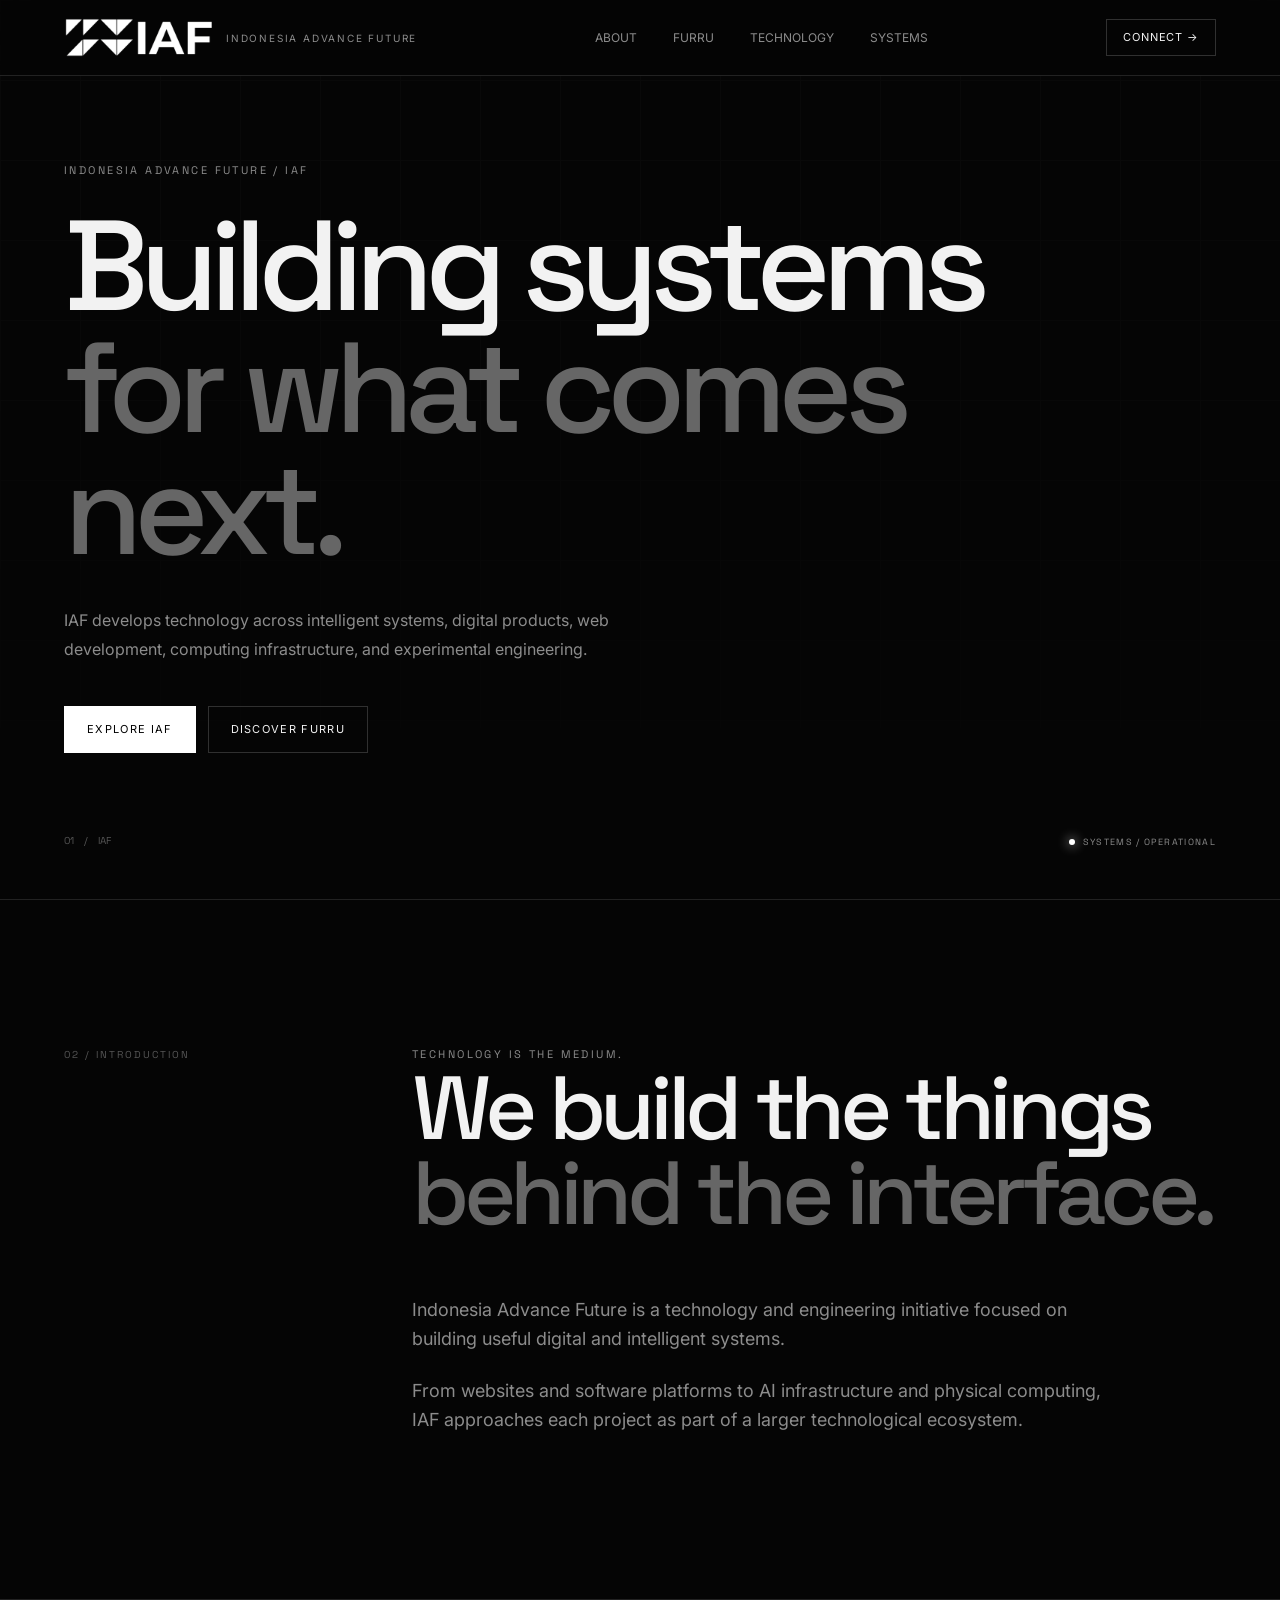
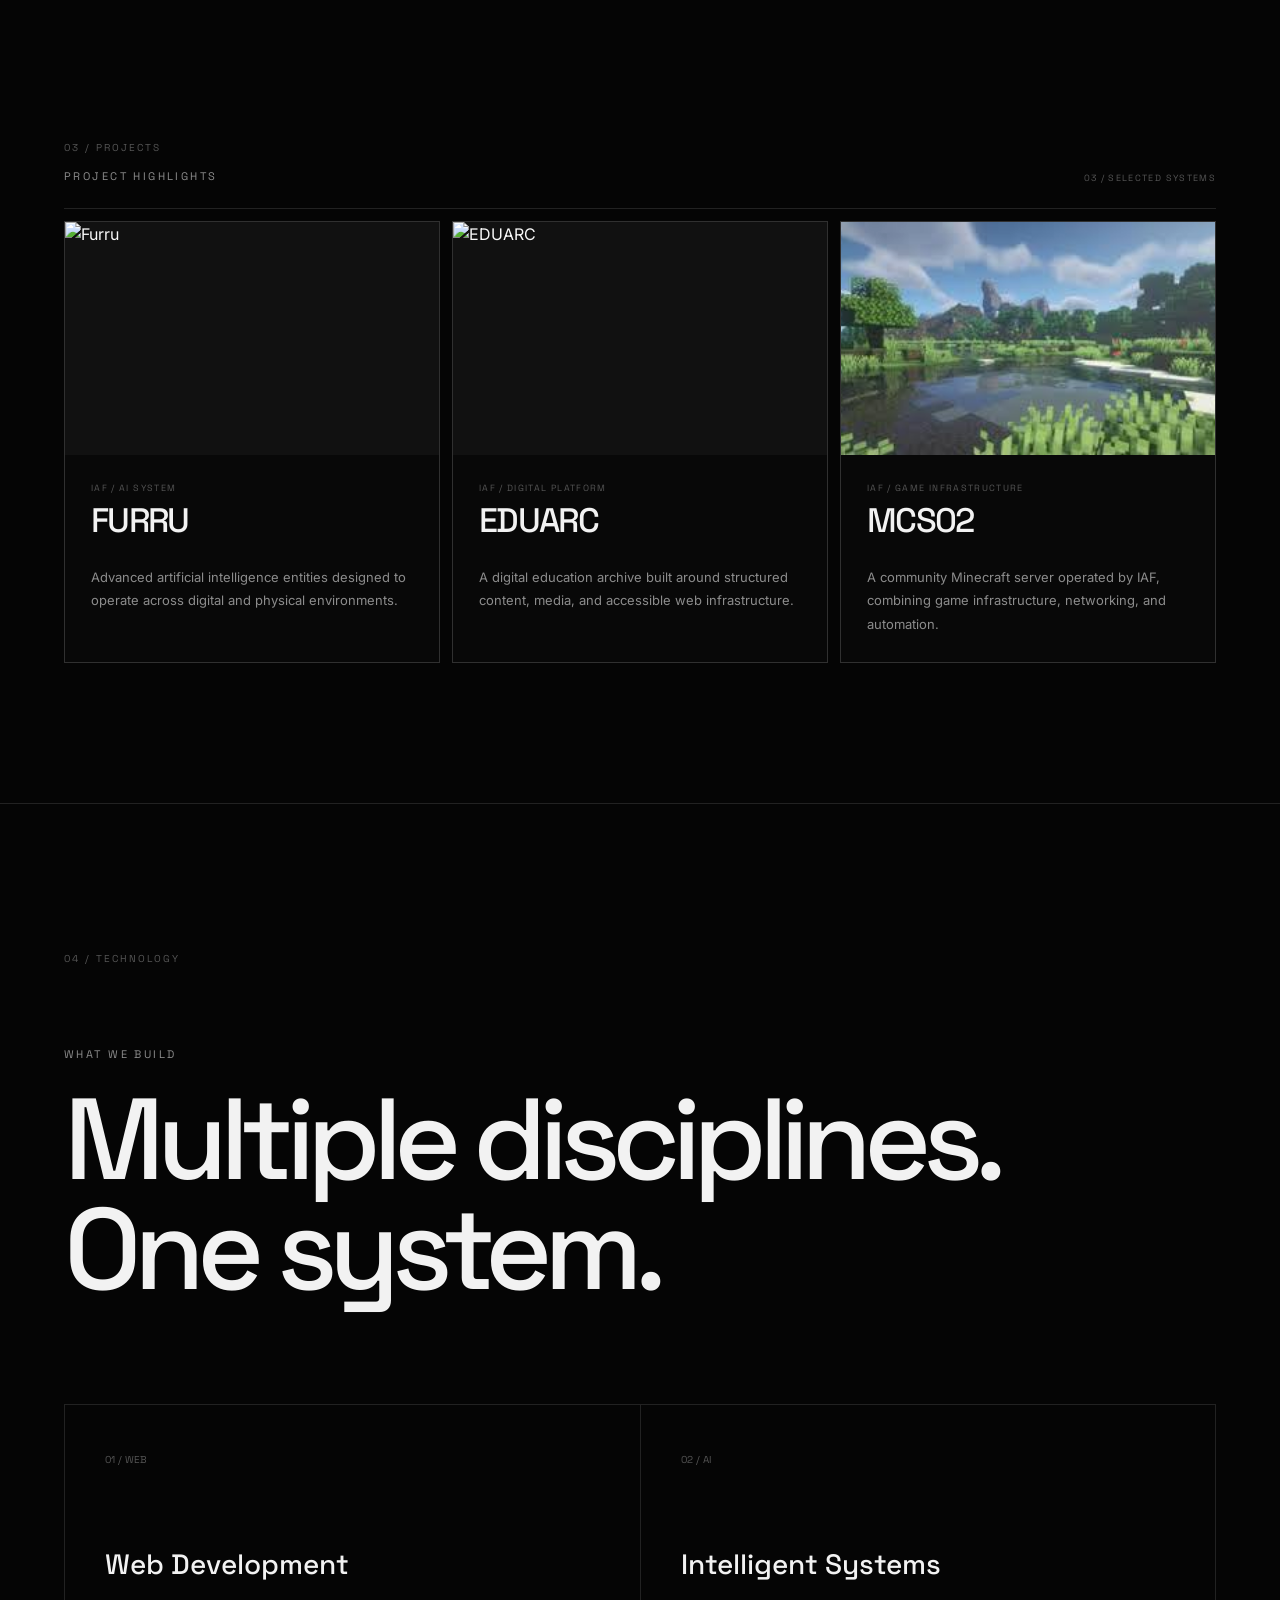
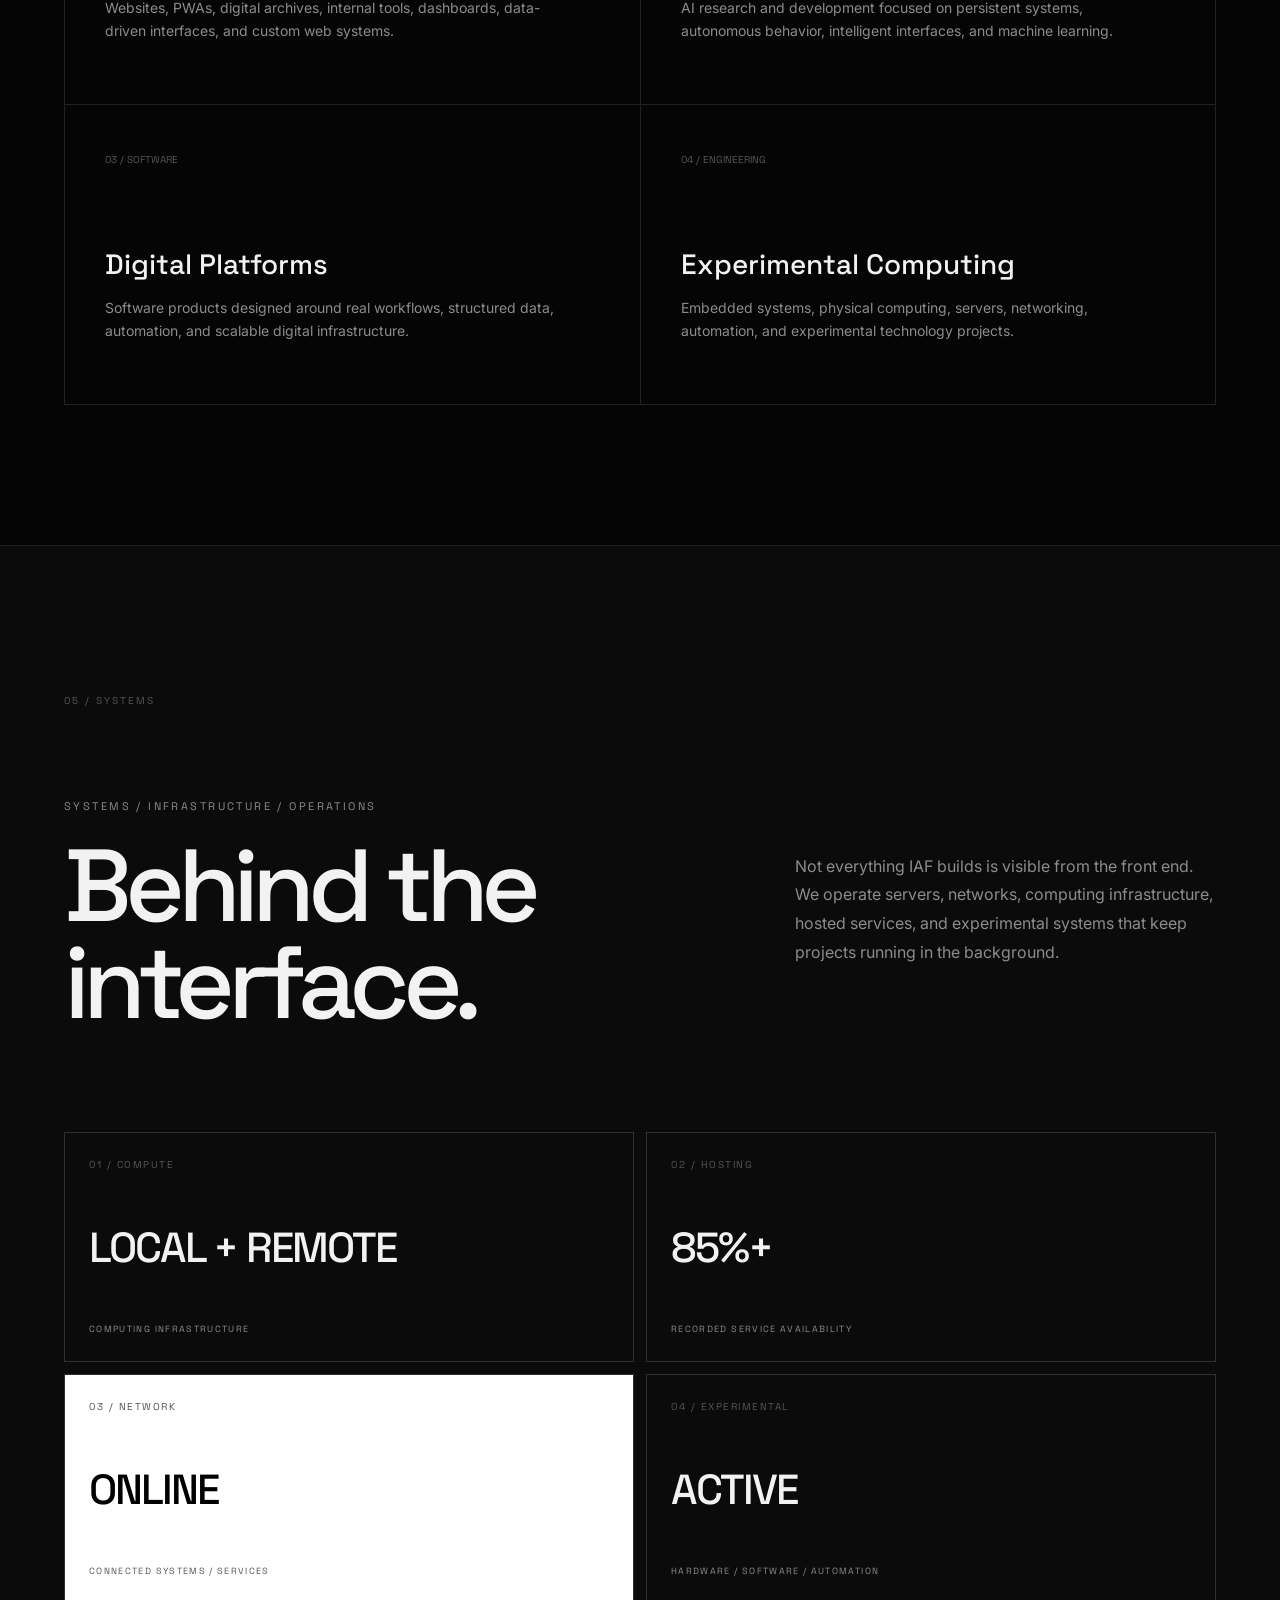
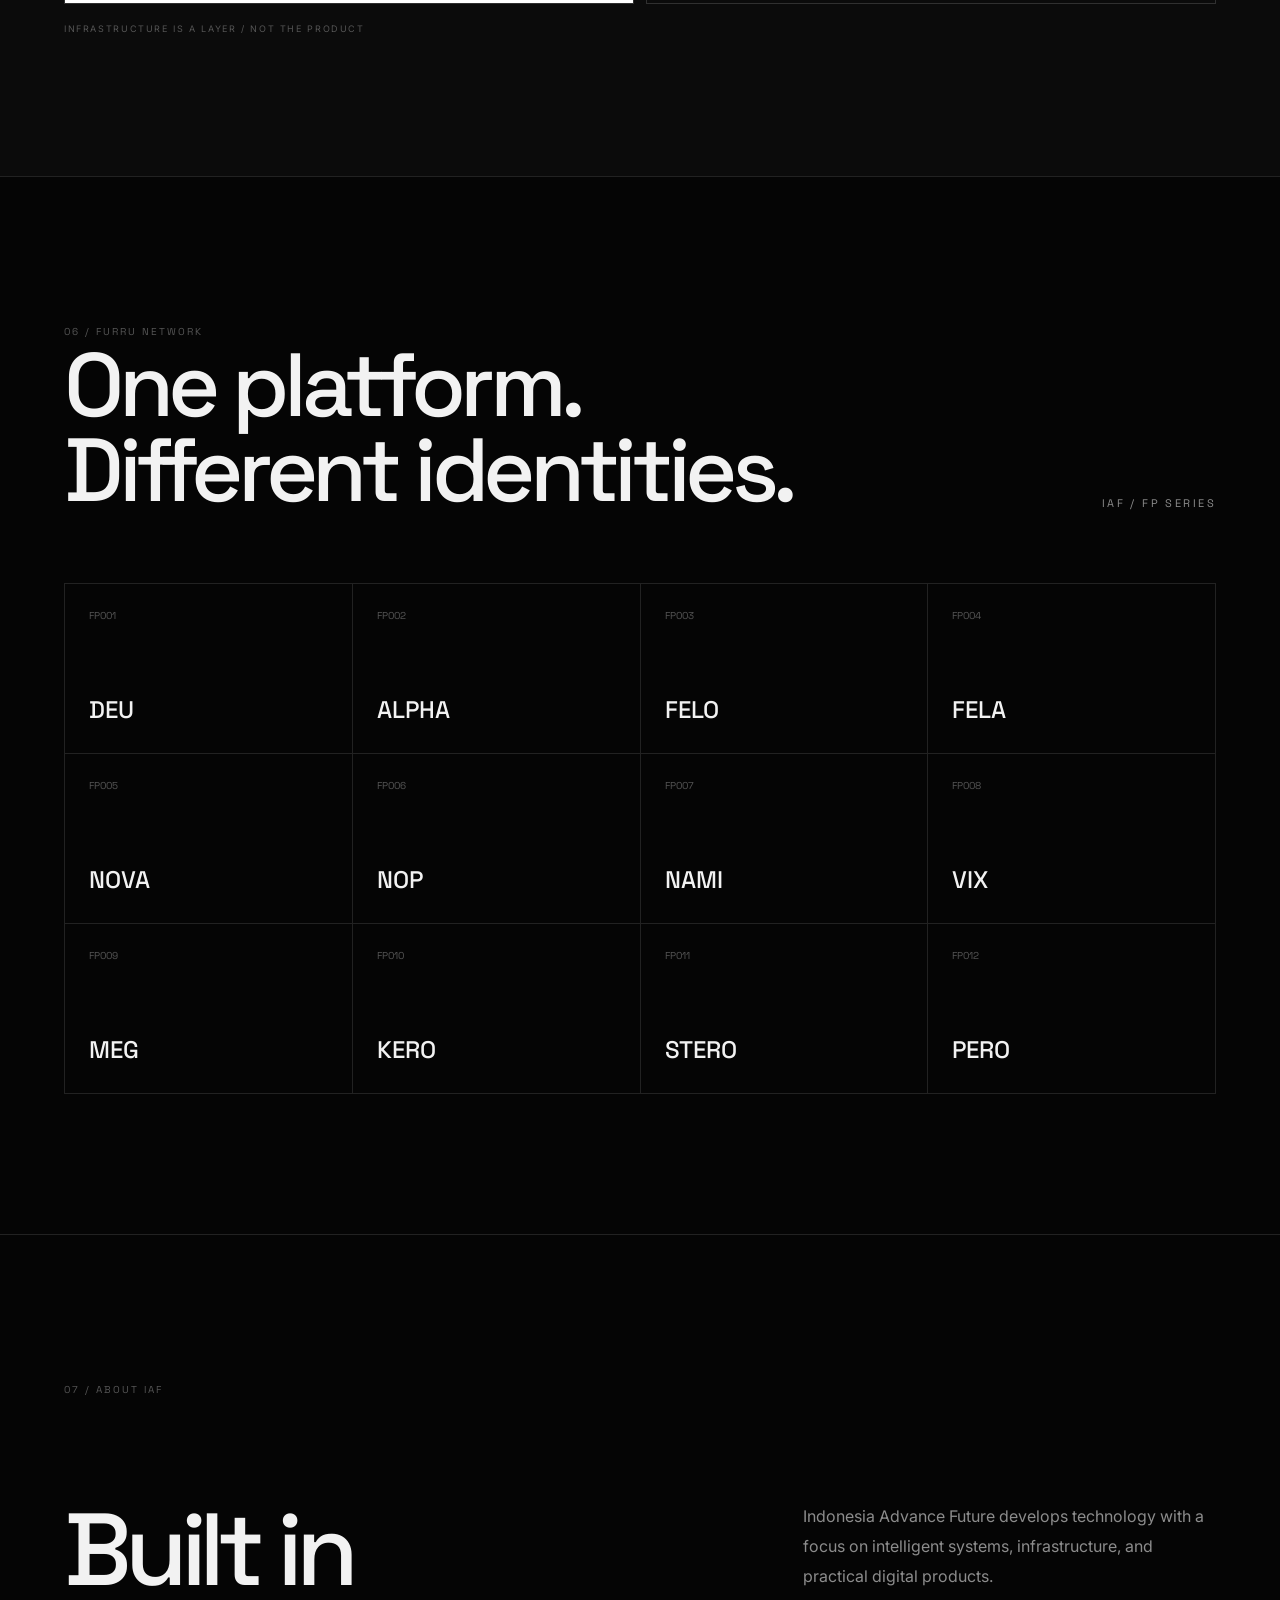
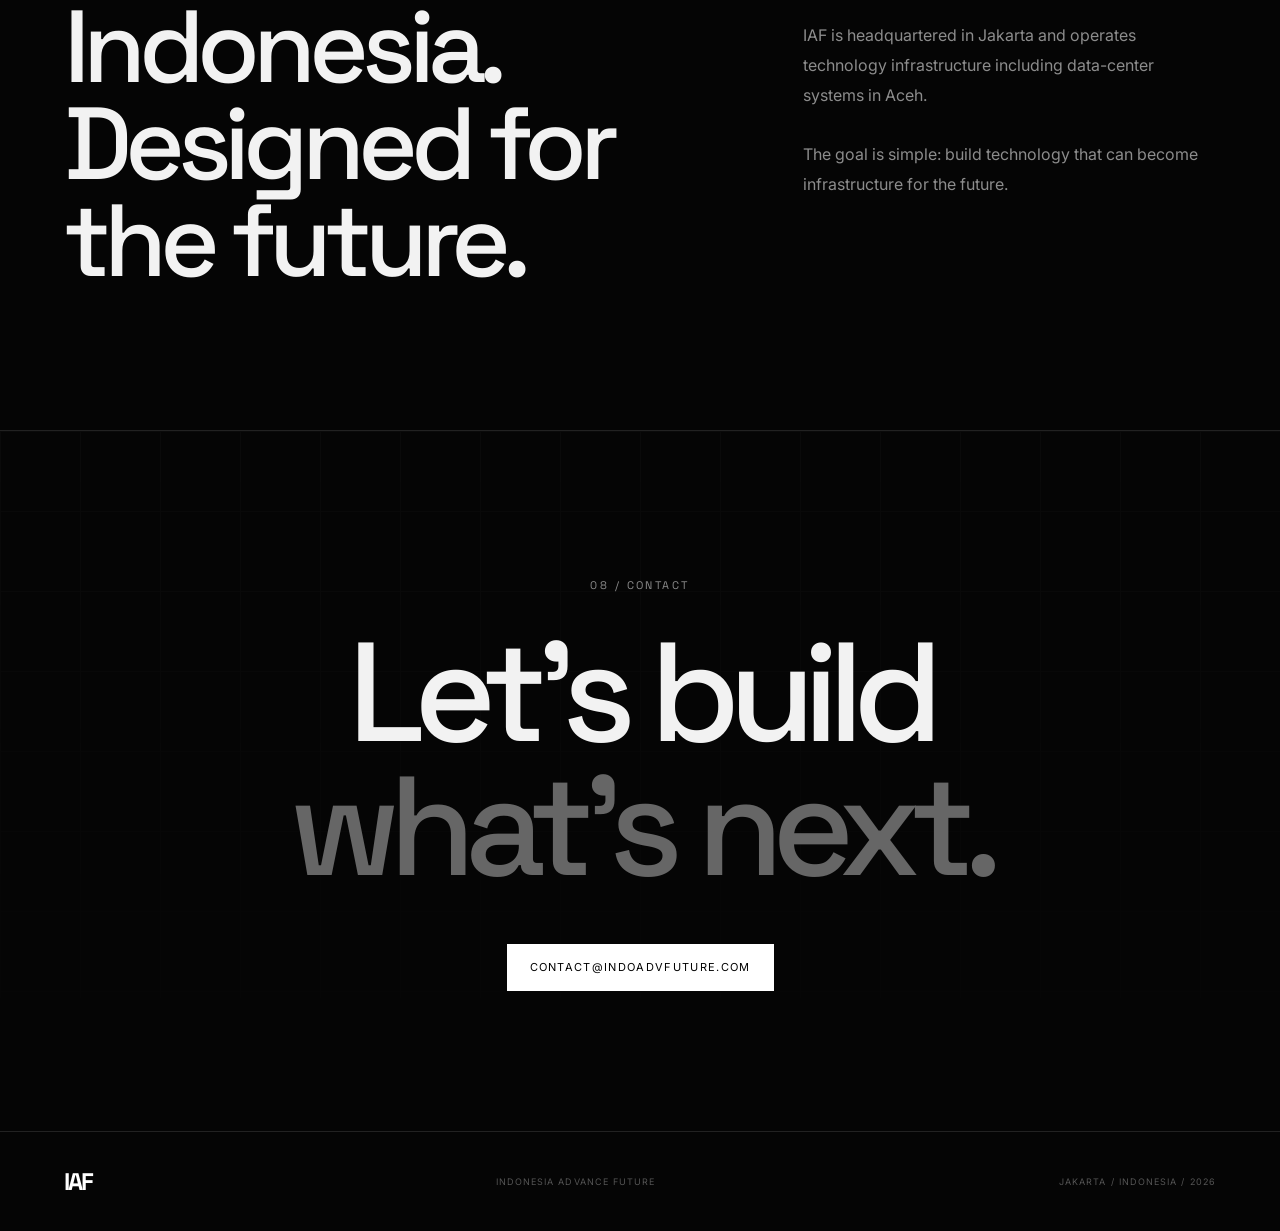
==== index.html @ 36bf3b9c "first" ====
<!DOCTYPE html>
<html lang="en">
<head>
<meta charset="UTF-8">
<meta name="viewport" content="width=device-width, initial-scale=1.0">
<meta name="description" content="Indonesia Advance Future — technology, intelligent systems, digital products and infrastructure.">
<title>Indonesia Advance Future — IAF</title>
<link rel="preconnect" href="https://fonts.googleapis.com">
<link rel="preconnect" href="https://fonts.gstatic.com" crossorigin>
<link href="https://fonts.googleapis.com/css2?family=Inter:wght@400;500;600;700;800&family=Space+Grotesk:wght@400;500;600;700&display=swap" rel="stylesheet">
<link rel="stylesheet" href="style.css">
</head>
<body>

<header class="navbar">
  <a class="brand" href="#top">
    <img class="brand-logo" src="iaf-logo.png" alt="Indonesia Advance Future">
    <span class="brand-name">INDONESIA ADVANCE FUTURE</span>
  </a>
  <nav>
    <a href="#about">ABOUT</a>
    <a href="#furru">FURRU</a>
    <a href="#technology">TECHNOLOGY</a>
    <a href="#infrastructure">SYSTEMS</a>
  </nav>
  <a class="nav-button" href="#contact">CONNECT →</a>
</header>

<main id="top">

<section class="hero">
  <div class="hero-grid"></div>
  <div class="hero-content">
    <span class="eyebrow">INDONESIA ADVANCE FUTURE / IAF</span>
    <h1>Building systems<br><span>for what comes next.</span></h1>
    <p class="hero-description">IAF develops technology across intelligent systems, digital products, web development, computing infrastructure, and experimental engineering.</p>
    <div class="hero-actions">
      <a class="button primary" href="#technology">EXPLORE IAF</a>
      <a class="button secondary" href="#furru">DISCOVER FURRU</a>
    </div>
  </div>
  <div class="hero-index"><span>01</span><span>/</span><span>IAF</span></div>
  <div class="hero-status"><span class="status-dot"></span>SYSTEMS / OPERATIONAL</div>
</section>

<section class="intro" id="about">
  <div><span class="section-number">02 / INTRODUCTION</span></div>
  <div class="intro-content">
    <span class="eyebrow">TECHNOLOGY IS THE MEDIUM.</span>
    <h2>We build the things<br><span>behind the interface.</span></h2>
    <p>Indonesia Advance Future is a technology and engineering initiative focused on building useful digital and intelligent systems.</p>
    <p>From websites and software platforms to AI infrastructure and physical computing, IAF approaches each project as part of a larger technological ecosystem.</p>
  </div>
</section>

<section class="project-highlights" id="projects">
  <div class="project-header">
    <div>
      <span class="section-number">03 / PROJECTS</span>
      <span class="eyebrow">PROJECT HIGHLIGHTS</span>
    </div>

    <span class="project-count">03 / SELECTED SYSTEMS</span>
  </div>

  <div class="project-grid">

    <!-- FURRU -->
    <a class="project-card" href="#furru">
      <div class="project-image">
        <img
          src="wrkos/img/pic/Deu.png"
          alt="Furru"
          loading="lazy"
        >

        <div class="project-image-overlay">
          <span>EXPLORE</span>
          <span>→</span>
        </div>
      </div>

      <div class="project-info">
        <div>
          <span class="project-id">IAF / AI SYSTEM</span>
          <h3>FURRU</h3>
        </div>

        <p>
          Advanced artificial intelligence entities designed
          to operate across digital and physical environments.
        </p>
      </div>
    </a>


    <!-- EDUARC -->
    <a class="project-card" href="#eduarc">
      <div class="project-image">
        <img
          src="eduarc/icon-512.png"
          alt="EDUARC"
          loading="lazy"
        >

        <div class="project-image-overlay">
          <span>EXPLORE</span>
          <span>→</span>
        </div>
      </div>

      <div class="project-info">
        <div>
          <span class="project-id">IAF / DIGITAL PLATFORM</span>
          <h3>EDUARC</h3>
        </div>

        <p>
          A digital education archive built around structured
          content, media, and accessible web infrastructure.
        </p>
      </div>
    </a>


    <!-- MCS02 -->
    <a class="project-card" href="#mcs02">
      <div class="project-image">
        <img
          src="image.png"
          alt="MCS02 Minecraft Server"
          loading="lazy"
        >

        <div class="project-image-overlay">
          <span>EXPLORE</span>
          <span>→</span>
        </div>
      </div>

      <div class="project-info">
        <div>
          <span class="project-id">IAF / GAME INFRASTRUCTURE</span>
          <h3>MCS02</h3>
        </div>

        <p>
          A community Minecraft server operated by IAF,
          combining game infrastructure, networking, and automation.
        </p>
      </div>
    </a>

  </div>
</section>

<section class="technology" id="technology">
  <span class="section-number">04 / TECHNOLOGY</span>
  <div class="section-heading">
    <span class="eyebrow">WHAT WE BUILD</span>
    <h2>Multiple disciplines.<br>One system.</h2>
  </div>

  <div class="technology-grid">
    <article class="tech-card"><span class="tech-index">01 / WEB</span><h3>Web Development</h3><p>Websites, PWAs, digital archives, internal tools, dashboards, data-driven interfaces, and custom web systems.</p></article>
    <article class="tech-card"><span class="tech-index">02 / AI</span><h3>Intelligent Systems</h3><p>AI research and development focused on persistent systems, autonomous behavior, intelligent interfaces, and machine learning.</p></article>
    <article class="tech-card"><span class="tech-index">03 / SOFTWARE</span><h3>Digital Platforms</h3><p>Software products designed around real workflows, structured data, automation, and scalable digital infrastructure.</p></article>
    <article class="tech-card"><span class="tech-index">04 / ENGINEERING</span><h3>Experimental Computing</h3><p>Embedded systems, physical computing, servers, networking, automation, and experimental technology projects.</p></article>
  </div>
</section>

<section class="infrastructure" id="infrastructure">
  <span class="section-number">05 / SYSTEMS</span>
  <div class="infrastructure-content">
    <div><span class="eyebrow">SYSTEMS / INFRASTRUCTURE / OPERATIONS</span><h2>Behind the<br>interface.</h2></div>
    <p>Not everything IAF builds is visible from the front end. We operate servers, networks, computing infrastructure, hosted services, and experimental systems that keep projects running in the background.</p>
  </div>

  <div class="systems-grid">
    <div class="system-panel">
      <span class="system-index">01 / COMPUTE</span>
      <strong>LOCAL + REMOTE</strong>
      <small>COMPUTING INFRASTRUCTURE</small>
    </div>
    <div class="system-panel">
      <span class="system-index">02 / HOSTING</span>
      <strong>85%+</strong>
      <small>RECORDED SERVICE AVAILABILITY</small>
    </div>
    <div class="system-panel system-panel-light">
      <span class="system-index">03 / NETWORK</span>
      <strong>ONLINE</strong>
      <small>CONNECTED SYSTEMS / SERVICES</small>
    </div>
    <div class="system-panel">
      <span class="system-index">04 / EXPERIMENTAL</span>
      <strong>ACTIVE</strong>
      <small>HARDWARE / SOFTWARE / AUTOMATION</small>
    </div>
  </div>
  <p class="diagram-caption">INFRASTRUCTURE IS A LAYER / NOT THE PRODUCT</p>
</section>

<section class="network" id="furru-network">
  <div class="network-header">
    <div><span class="section-number">06 / FURRU NETWORK</span><h2>One platform.<br>Different identities.</h2></div>
    <span class="eyebrow">IAF / FP SERIES</span>
  </div>

  <div class="unit-grid">
    <a class="unit" href="furru/fp001.html"><span>FP001</span><strong>DEU</strong></a>
    <a class="unit" href="furru/fp002.html"><span>FP002</span><strong>ALPHA</strong></a>
    <a class="unit" href="furru/fp003.html"><span>FP003</span><strong>FELO</strong></a>
    <a class="unit" href="furru/fp004.html"><span>FP004</span><strong>FELA</strong></a>
    <a class="unit" href="furru/fp005.html"><span>FP005</span><strong>NOVA</strong></a>
    <a class="unit" href="furru/fp006.html"><span>FP006</span><strong>NOP</strong></a>
    <a class="unit" href="furru/fp007.html"><span>FP007</span><strong>NAMI</strong></a>
    <a class="unit" href="furru/fp008.html"><span>FP008</span><strong>VIX</strong></a>
    <a class="unit" href="furru/fp009.html"><span>FP009</span><strong>MEG</strong></a>
    <a class="unit" href="furru/fp010.html"><span>FP010</span><strong>KERO</strong></a>
    <a class="unit" href="furru/fp011.html"><span>FP011</span><strong>STERO</strong></a>
    <a class="unit" href="furru/fp012.html"><span>FP012</span><strong>PERO</strong></a>
  </div>
</section>

<section class="about">
  <span class="section-number">07 / ABOUT IAF</span>
  <div class="about-grid">
    <div><h2>Built in Indonesia.<br>Designed for the future.</h2></div>
    <div>
      <p>Indonesia Advance Future develops technology with a focus on intelligent systems, infrastructure, and practical digital products.</p>
      <p>IAF is headquartered in Jakarta and operates technology infrastructure including data-center systems in Aceh.</p>
      <p>The goal is simple: build technology that can become infrastructure for the future.</p>
    </div>
  </div>
</section>

<section class="cta" id="contact">
  <div class="cta-grid"></div>
  <div class="cta-content">
    <span class="eyebrow">08 / CONTACT</span>
    <h2>Let's build<br><span>what's next.</span></h2>
    <a class="button primary" href="mailto:contact@indoadvfuture.com">CONTACT@INDOADVFUTURE.COM</a>
  </div>
</section>

</main>

<footer>
  <div class="footer-brand">IAF</div>
  <div class="footer-info">INDONESIA ADVANCE FUTURE</div>
  <div class="footer-location">JAKARTA / INDONESIA / 2026</div>
</footer>

<script>
const slider = document.querySelector('.featured-furru-grid');
const prev = document.querySelector('.slider-prev');
const next = document.querySelector('.slider-next');

if (slider && prev && next) {
  const scrollAmount = () => Math.min(slider.clientWidth * 0.78, 420);

  prev.addEventListener('click', () => {
    slider.scrollBy({ left: -scrollAmount(), behavior: 'smooth' });
  });

  next.addEventListener('click', () => {
    slider.scrollBy({ left: scrollAmount(), behavior: 'smooth' });
  });

  slider.addEventListener('wheel', (event) => {
    if (Math.abs(event.deltaY) > Math.abs(event.deltaX)) {
      event.preventDefault();
      slider.scrollLeft += event.deltaY;
    }
  }, { passive: false });
}
</script>

</body>
</html>
---- style.css ----
@import url('https://fonts.googleapis.com/css2?family=Inter:wght@400;500;600;700;800&family=Space+Grotesk:wght@400;500;600;700&display=swap');

:root{--bg:#050505;--surface:#0b0b0b;--surface-2:#101010;--text:#f2f2f2;--muted:#8c8c8c;--dim:#555;--line:#222;--line-light:#303030;--accent:#fff;--max-width:1400px}
*{margin:0;padding:0;box-sizing:border-box}
html{scroll-behavior:smooth}
body{background:var(--bg);color:var(--text);font-family:"Inter",sans-serif;line-height:1.6;overflow-x:hidden}
a{color:inherit;text-decoration:none}
.navbar{height:76px;padding:0 5vw;display:flex;align-items:center;justify-content:space-between;border-bottom:1px solid var(--line);position:fixed;top:0;left:0;right:0;background:rgba(5,5,5,.88);backdrop-filter:blur(16px);z-index:100}
.brand{display:flex;align-items:center;gap:12px}.brand-logo{width:150px;height:auto;display:block}.brand-name{font-size:10px;letter-spacing:.18em;color:var(--muted)}
.navbar nav{display:flex;gap:36px}.navbar nav a{font-size:12px;color:var(--muted);transition:color .2s}.navbar nav a:hover{color:#fff}
.nav-button{border:1px solid var(--line-light);padding:9px 16px;font-size:11px;letter-spacing:.08em;text-transform:uppercase;transition:all .2s}.nav-button:hover{background:#fff;color:#000}
section{position:relative;padding:140px 5vw}.section-number,.eyebrow{font-family:"Space Grotesk",sans-serif;color:var(--dim);font-size:10px;letter-spacing:.2em;text-transform:uppercase}.eyebrow{color:var(--muted);font-size:11px;letter-spacing:.22em}
h1,h2,h3{font-family:"Space Grotesk",sans-serif;font-weight:500;line-height:.95}p{color:var(--muted)}

.hero{min-height:100vh;display:flex;align-items:center;padding-top:150px;border-bottom:1px solid var(--line);overflow:hidden}
.hero-grid,.cta-grid{position:absolute;inset:0;opacity:.18;background-image:linear-gradient(var(--line) 1px,transparent 1px),linear-gradient(90deg,var(--line) 1px,transparent 1px);background-size:80px 80px;mask-image:linear-gradient(to bottom,#000,transparent)}
.hero-content{position:relative;max-width:1000px;z-index:2}.hero h1{margin-top:24px;font-size:clamp(64px,10vw,150px);letter-spacing:-.07em}.hero h1 span,.intro h2 span,.cta h2 span{color:#666}
.hero-description{max-width:600px;margin-top:36px;font-size:16px;line-height:1.8}.hero-actions{display:flex;gap:12px;margin-top:42px}
.button{display:inline-flex;align-items:center;justify-content:center;padding:14px 22px;font-size:11px;text-transform:uppercase;letter-spacing:.12em;border:1px solid var(--line-light);transition:all .25s}.button.primary{background:#fff;color:#000;border-color:#fff}.button.primary:hover{background:transparent;color:#fff}.button.secondary:hover{background:#fff;color:#000}
.hero-status{position:absolute;right:5vw;bottom:50px;display:flex;align-items:center;gap:8px;font-family:"Space Grotesk";font-size:9px;letter-spacing:.15em;color:var(--muted)}.status-dot{width:6px;height:6px;border-radius:50%;background:#fff;box-shadow:0 0 12px #fff}.hero-index{position:absolute;left:5vw;bottom:50px;display:flex;gap:10px;font-family:"Space Grotesk";color:var(--dim);font-size:10px}

.intro{display:grid;grid-template-columns:1fr 3fr;gap:80px;border-bottom:1px solid var(--line)}.intro-content{max-width:900px}.intro h2{font-size:clamp(48px,7vw,100px);letter-spacing:-.06em;margin-bottom:60px}.intro-content p{max-width:700px;font-size:18px;margin-bottom:24px}

.furru-section{min-height:1000px;background:#080808;overflow:hidden}.furru-background{position:absolute;width:700px;height:700px;right:-250px;top:50%;transform:translateY(-50%);border-radius:50%;border:1px solid #202020;box-shadow:0 0 0 100px #0a0a0a,0 0 0 200px #080808,0 0 120px rgba(255,255,255,.03)}
.furru-content{position:relative;margin-top:90px;max-width:750px;z-index:2}.furru-content h2{font-size:clamp(100px,18vw,280px);letter-spacing:-.09em;margin:20px 0}.furru-line{width:100%;height:1px;background:var(--line-light);margin-bottom:30px}.furru-tagline{color:#fff;font-family:"Space Grotesk";font-size:28px;line-height:1.1;margin-bottom:30px}.furru-description{max-width:600px;font-size:15px;line-height:1.8}.text-link{display:inline-flex;gap:20px;margin-top:40px;padding-bottom:8px;border-bottom:1px solid #fff;font-size:11px;letter-spacing:.15em;text-transform:uppercase}.text-link span{transition:transform .2s}.text-link:hover span{transform:translateX(8px)}
.furru-terminal{position:absolute;right:7vw;bottom:120px;width:360px;border:1px solid var(--line-light);background:rgba(5,5,5,.8);backdrop-filter:blur(10px);z-index:3}.terminal-header{display:flex;justify-content:space-between;padding:14px 18px;border-bottom:1px solid var(--line);font-family:"Space Grotesk";font-size:9px;color:var(--muted);letter-spacing:.1em}.terminal-body{padding:22px}.terminal-body>div{display:flex;justify-content:space-between;padding:13px 0;border-bottom:1px solid #181818}.terminal-body>div:last-child{border-bottom:none}.terminal-label{font-size:8px;color:var(--dim);letter-spacing:.15em}.terminal-body strong{font-family:"Space Grotesk";font-size:10px;font-weight:500}.online{color:#aaa}

.featured-furru{position:relative;z-index:4;margin-top:100px}.featured-header{display:flex;align-items:end;justify-content:space-between;padding-bottom:18px;border-bottom:1px solid var(--line)}.featured-header>div{display:flex;flex-direction:column;gap:7px}.featured-header strong{font-family:"Space Grotesk";font-size:13px;letter-spacing:.08em}.featured-header>span{font-family:"Space Grotesk";font-size:9px;color:var(--dim);letter-spacing:.12em}
.featured-furru-grid-wrap{position:relative;margin-top:12px}.featured-furru-grid{display:flex;gap:12px;overflow-x:auto;scroll-snap-type:x mandatory;scrollbar-width:none;padding:2px 4px 10px}.featured-furru-grid::-webkit-scrollbar{display:none}.featured-furru-grid .furru-card{flex:0 0 calc((100% - 24px)/3);scroll-snap-align:start}
.furru-card{display:block;border:1px solid var(--line-light);background:#080808;overflow:hidden;transition:transform .3s ease,border-color .3s ease,background .3s ease}.furru-card:hover{transform:translateY(-6px);border-color:#555;background:#0d0d0d}
.furru-card-image{position:relative;aspect-ratio:4/5;overflow:hidden;background:#111}.furru-card-image img{width:100%;height:100%;object-fit:cover;display:block;filter:grayscale(100%) contrast(1.05);transition:transform .5s ease,filter .5s ease}.furru-card:hover .furru-card-image img{transform:scale(1.04);filter:grayscale(0) contrast(1)}
.image-fallback{position:absolute;inset:0;display:grid;place-items:center;color:#303030;font-family:"Space Grotesk";font-size:56px;letter-spacing:-.06em;z-index:0}.furru-card-image img{position:relative;z-index:1}.furru-card-overlay{position:absolute;inset:auto 0 0 0;padding:60px 20px 20px;display:flex;justify-content:space-between;align-items:center;background:linear-gradient(transparent,rgba(0,0,0,.9));font-family:"Space Grotesk";font-size:9px;letter-spacing:.15em;opacity:0;transform:translateY(10px);transition:opacity .3s,transform .3s;z-index:2}.furru-card:hover .furru-card-overlay{opacity:1;transform:translateY(0)}.furru-card-overlay span{font-size:16px}
.furru-card-info{padding:22px;display:flex;flex-direction:column;gap:30px}.furru-id{display:block;margin-bottom:5px;color:var(--dim);font-family:"Space Grotesk";font-size:9px;letter-spacing:.15em}.furru-card-info h3{font-size:30px;letter-spacing:-.04em;text-transform:uppercase}.furru-meta{display:flex;justify-content:space-between;gap:10px;color:var(--dim);font-size:8px;letter-spacing:.1em}
.slider-control{position:absolute;top:50%;transform:translateY(-50%);z-index:10;width:42px;height:42px;border:1px solid #555;background:rgba(5,5,5,.88);color:#fff;font-family:"Space Grotesk";font-size:16px;cursor:pointer;backdrop-filter:blur(10px);transition:background .2s,color .2s}.slider-control:hover{background:#fff;color:#000}.slider-prev{left:-21px}.slider-next{right:-21px}.slider-hint{display:flex;justify-content:space-between;margin-top:12px;color:var(--dim);font-family:"Space Grotesk";font-size:8px;letter-spacing:.15em}

.technology{border-bottom:1px solid var(--line)}.section-heading{margin-top:70px}.section-heading h2{margin-top:20px;font-size:clamp(60px,9vw,130px);letter-spacing:-.07em}.technology-grid{display:grid;grid-template-columns:repeat(2,1fr);margin-top:100px;border-top:1px solid var(--line);border-left:1px solid var(--line)}.tech-card{min-height:300px;padding:40px;border-right:1px solid var(--line);border-bottom:1px solid var(--line)}.tech-index{font-family:"Space Grotesk";font-size:10px;color:var(--dim)}.tech-card h3{margin-top:80px;font-size:28px}.tech-card p{max-width:450px;margin-top:20px;font-size:14px}

.infrastructure{background:var(--surface);border-bottom:1px solid var(--line)}.infrastructure-content{display:grid;grid-template-columns:1.5fr 1fr;gap:100px;margin-top:80px}.infrastructure-content h2{margin-top:20px;font-size:clamp(55px,8vw,120px);letter-spacing:-.07em}.infrastructure-content>p{padding-top:60px;max-width:450px;font-size:16px;line-height:1.8}.systems-grid{display:grid;grid-template-columns:repeat(2,1fr);gap:12px;margin-top:100px}.system-panel{height:230px;padding:24px;border:1px solid var(--line-light);display:flex;flex-direction:column;justify-content:space-between;transition:transform .2s,border-color .2s,background .2s}.system-panel:hover{transform:translateY(-4px);border-color:#555;background:#101010}.system-index{font-family:"Space Grotesk";font-size:10px;color:var(--dim);letter-spacing:.15em}.system-panel strong{font-family:"Space Grotesk";font-size:42px;letter-spacing:-.05em;font-weight:500}.system-panel small{font-family:"Space Grotesk";font-size:9px;letter-spacing:.15em;color:var(--muted)}.system-panel-light{background:#fff;color:#000}.system-panel-light .system-index,.system-panel-light small{color:#555}.diagram-caption{margin-top:18px;font-size:9px;letter-spacing:.18em;color:var(--dim)}

.network{border-bottom:1px solid var(--line)}.network-header{display:flex;justify-content:space-between;align-items:end;margin-bottom:70px}.network-header h2{font-size:clamp(50px,7vw,100px);letter-spacing:-.06em}.unit-grid{display:grid;grid-template-columns:repeat(4,1fr);border-top:1px solid var(--line);border-left:1px solid var(--line)}.unit{color:inherit;text-decoration:none;min-height:170px;padding:24px;border-right:1px solid var(--line);border-bottom:1px solid var(--line);display:flex;flex-direction:column;justify-content:space-between;transition:background .2s,transform .2s}.unit:hover{background:#fff;color:#000;transform:translateY(-3px)}.unit span{font-family:"Space Grotesk";font-size:10px;color:var(--dim)}.unit:hover span{color:#666}.unit strong{font-family:"Space Grotesk";font-size:24px;font-weight:500}

.about{border-bottom:1px solid var(--line)}.about-grid{display:grid;grid-template-columns:1.5fr 1fr;gap:120px;margin-top:80px}.about-grid h2{font-size:clamp(55px,8vw,120px);letter-spacing:-.07em}.about-grid>div{padding-top:20px}.about-grid p{font-size:16px;line-height:1.9;margin-bottom:28px}
.cta{min-height:700px;display:flex;align-items:center;justify-content:center;text-align:center;overflow:hidden}.cta-content{position:relative;z-index:2}.cta h2{margin-top:30px;font-size:clamp(65px,11vw,160px);letter-spacing:-.08em}.cta .button{margin-top:50px}
footer{min-height:100px;padding:0 5vw;display:flex;align-items:center;justify-content:space-between;border-top:1px solid var(--line);color:var(--dim)}.footer-brand{font-family:"Space Grotesk";font-size:24px;font-weight:700;letter-spacing:-.08em;color:#fff}.footer-info,.footer-location{font-size:9px;letter-spacing:.12em}

@media(max-width:900px){
.navbar nav{display:none}.brand-name{display:none}section{padding:100px 7vw}.hero{padding-top:130px}.hero h1{font-size:clamp(58px,15vw,100px)}.hero-description{font-size:14px}.hero-status{display:none}
.intro,.infrastructure-content,.about-grid{grid-template-columns:1fr;gap:50px}.intro h2{font-size:55px}.furru-section{min-height:1100px}.furru-content h2{font-size:120px}.furru-terminal{position:relative;right:auto;bottom:auto;margin-top:70px;width:100%}.furru-background{width:500px;height:500px;right:-300px}
.technology-grid{grid-template-columns:1fr}.systems-grid{grid-template-columns:1fr}.system-panel{height:190px}.network-header{display:block}.network-header h2{margin-top:30px}.unit-grid{grid-template-columns:repeat(2,1fr)}footer{flex-direction:column;align-items:flex-start;justify-content:center;gap:15px;padding:35px 7vw}
.featured-furru-grid .furru-card{flex:0 0 78%}.slider-control{display:none}.featured-header{align-items:flex-start;gap:15px;flex-direction:column}
}
@media(max-width:500px){
.hero-actions{flex-direction:column}.button{width:100%}.furru-content h2{font-size:90px}.furru-tagline{font-size:23px}.unit-grid{grid-template-columns:1fr 1fr}.unit{min-height:130px;padding:18px}.unit strong{font-size:18px}.featured-furru-grid .furru-card{flex:0 0 88%}
}
/* =========================
   PROJECT HIGHLIGHTS
========================= */

.project-highlights {
    position: relative;

    padding: 140px 5vw;

    border-bottom: 1px solid var(--line);

    background: var(--bg);
}


/* HEADER */

.project-header {
    display: flex;

    align-items: end;
    justify-content: space-between;

    padding-bottom: 22px;

    border-bottom: 1px solid var(--line);
}


.project-header > div {
    display: flex;

    flex-direction: column;

    gap: 12px;
}


.project-count {
    font-family: "Space Grotesk", sans-serif;

    font-size: 9px;

    color: var(--dim);

    letter-spacing: 0.15em;
}


/* GRID */

.project-grid {
    display: grid;

    grid-template-columns:
        repeat(3, 1fr);

    gap: 12px;

    margin-top: 12px;
}


/* CARD */

.project-card {
    display: block;

    border: 1px solid var(--line-light);

    background: #080808;

    overflow: hidden;

    transition:
        transform 0.3s ease,
        border-color 0.3s ease,
        background 0.3s ease;
}


.project-card:hover {
    transform: translateY(-6px);

    border-color: #555;

    background: #0d0d0d;
}


/* IMAGE */

.project-image {
    position: relative;

    aspect-ratio: 16 / 10;

    overflow: hidden;

    background: #111;
}


.project-image img {
    width: 100%;
    height: 100%;

    object-fit: cover;

    display: block;

    filter:
        grayscale(0%)
        contrast(1.05);

    transition:
        transform 0.5s ease,
        filter 0.5s ease;
}


.project-card:hover .project-image img {
    transform: scale(1.04);

    filter:
        grayscale(0%)
        contrast(1);
}


/* IMAGE OVERLAY */

.project-image-overlay {
    position: absolute;

    inset: 0;

    display: flex;

    align-items: flex-end;

    justify-content: space-between;

    padding: 20px;

    background:
        linear-gradient(
            transparent 45%,
            rgba(0,0,0,0.85)
        );

    font-family: "Space Grotesk", sans-serif;

    font-size: 9px;

    letter-spacing: 0.15em;

    opacity: 0;

    transform: translateY(8px);

    transition:
        opacity 0.3s ease,
        transform 0.3s ease;
}


.project-card:hover .project-image-overlay {
    opacity: 1;

    transform: translateY(0);
}


.project-image-overlay span:last-child {
    font-size: 18px;

    letter-spacing: 0;
}


/* INFO */

.project-info {
    padding: 26px;

    display: flex;

    flex-direction: column;

    gap: 28px;
}


.project-id {
    display: block;

    margin-bottom: 8px;

    color: var(--dim);

    font-family: "Space Grotesk", sans-serif;

    font-size: 9px;

    letter-spacing: 0.15em;
}


.project-info h3 {
    font-family: "Space Grotesk", sans-serif;

    font-size: 34px;

    font-weight: 500;

    letter-spacing: -0.05em;

    line-height: 1;
}


.project-info p {
    max-width: 430px;

    color: var(--muted);

    font-size: 13px;

    line-height: 1.8;
}


/* =========================
   PROJECT RESPONSIVE
========================= */

@media (max-width: 900px) {

    .project-highlights {
        padding: 100px 7vw;
    }


    .project-header {
        align-items: flex-start;

        gap: 18px;

        flex-direction: column;
    }


    .project-grid {
        grid-template-columns:
            1fr;
    }


    .project-image {
        aspect-ratio: 16 / 9;
    }

}


@media (max-width: 500px) {

    .project-highlights {
        padding: 90px 7vw;
    }


    .project-info {
        padding: 22px;
    }


    .project-info h3 {
        font-size: 30px;
    }


    .project-info p {
        font-size: 12px;
    }

}
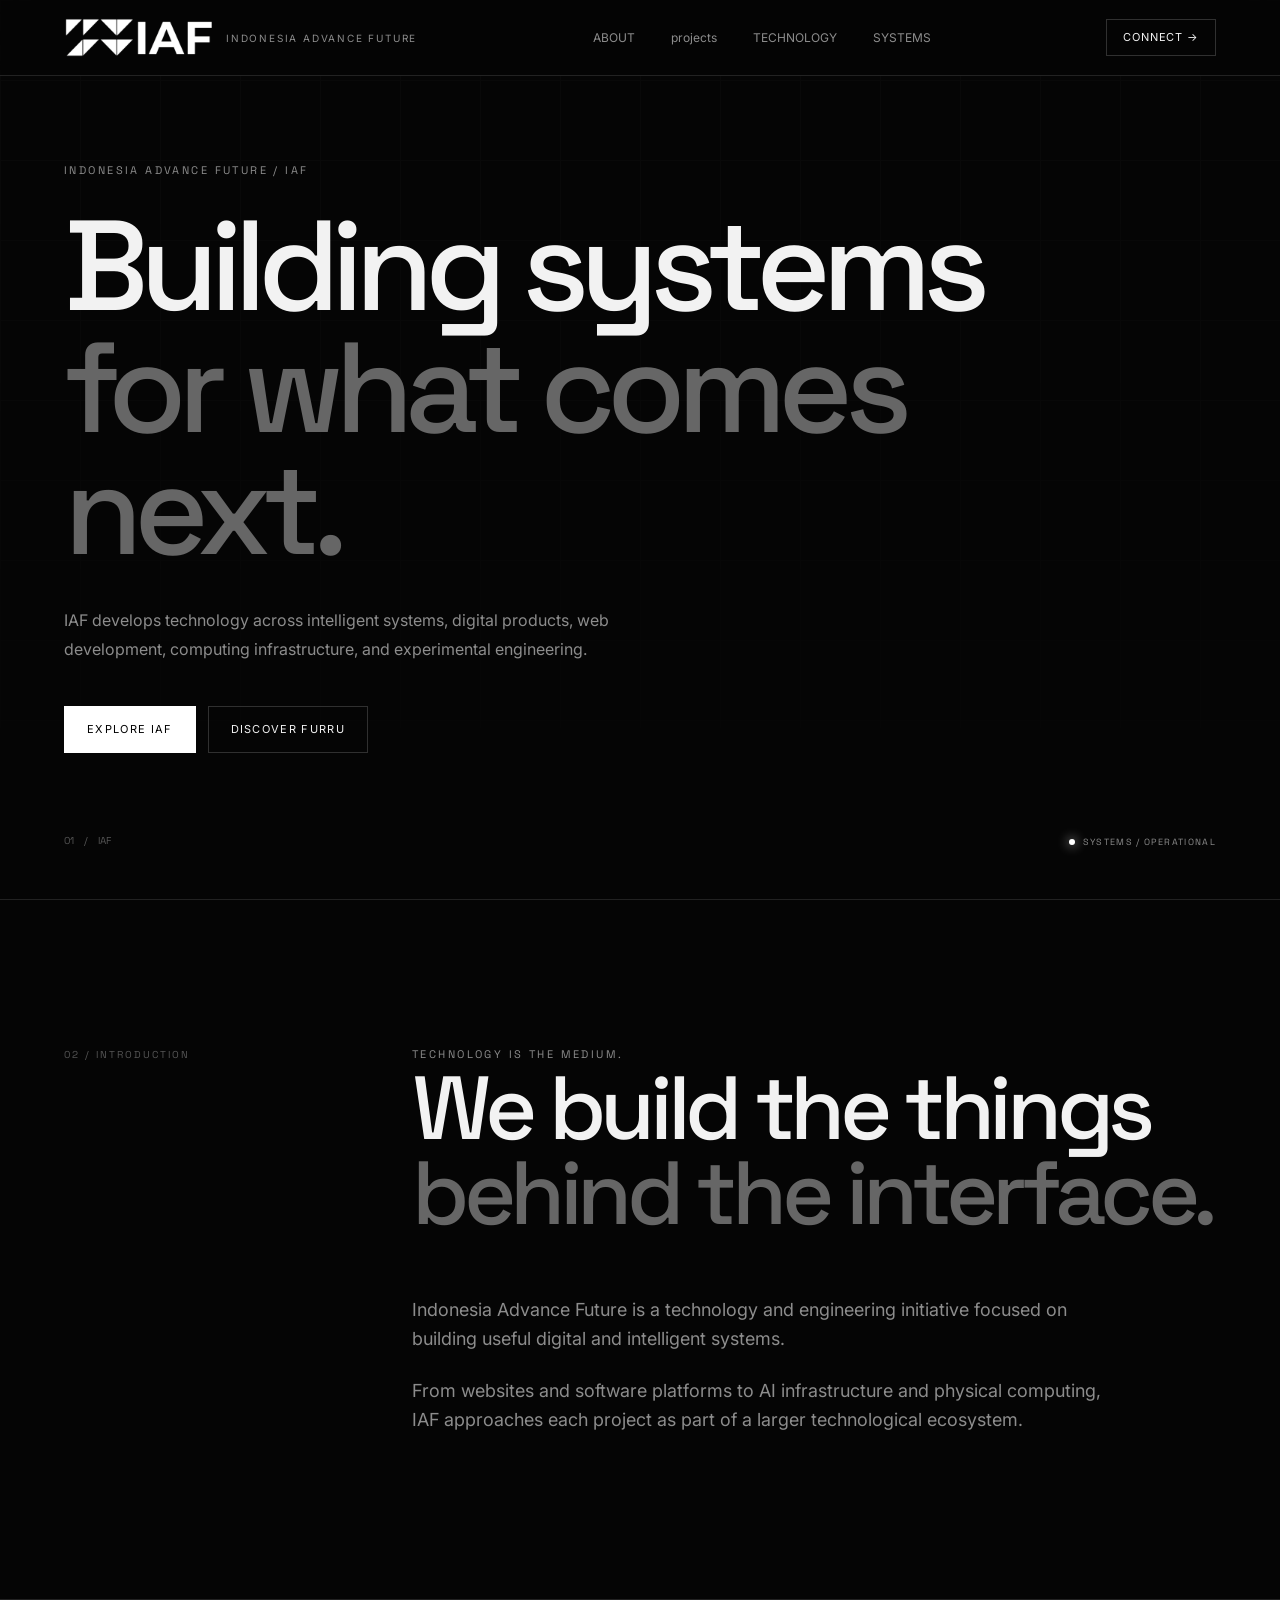
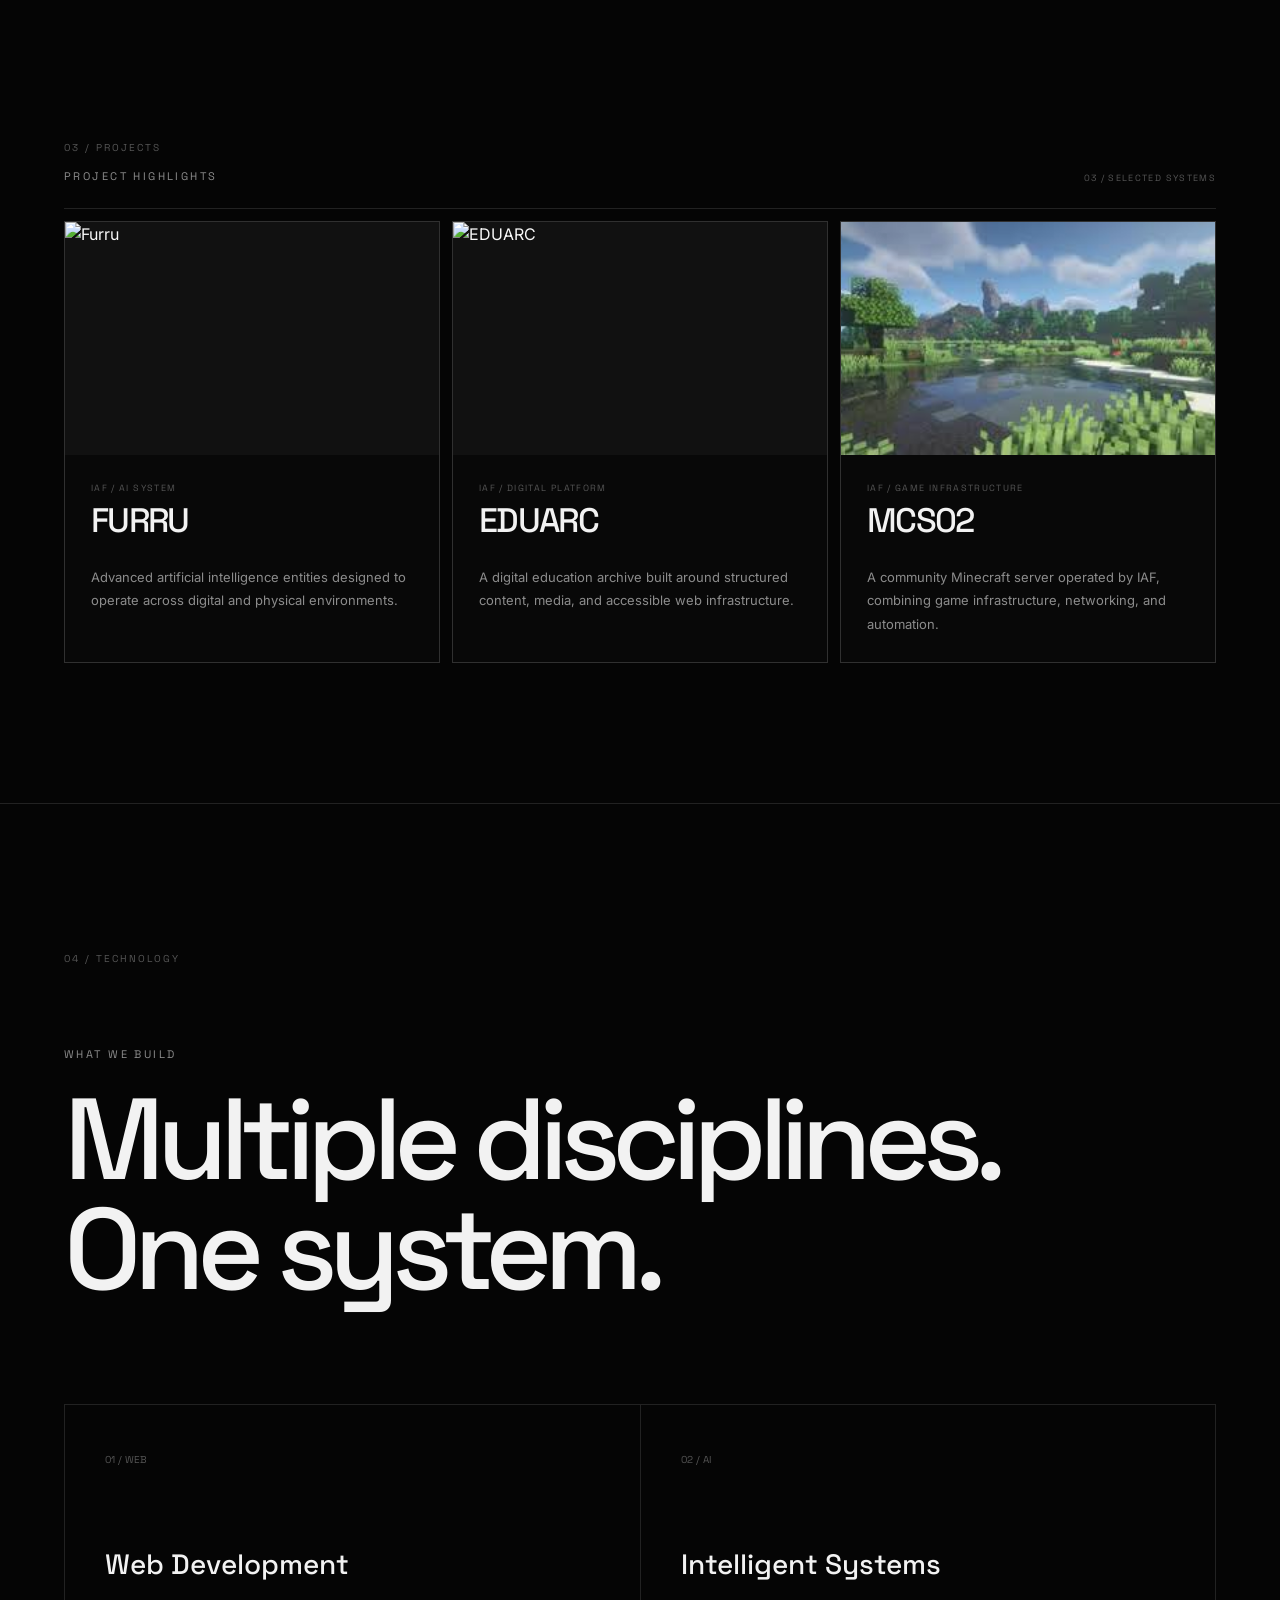
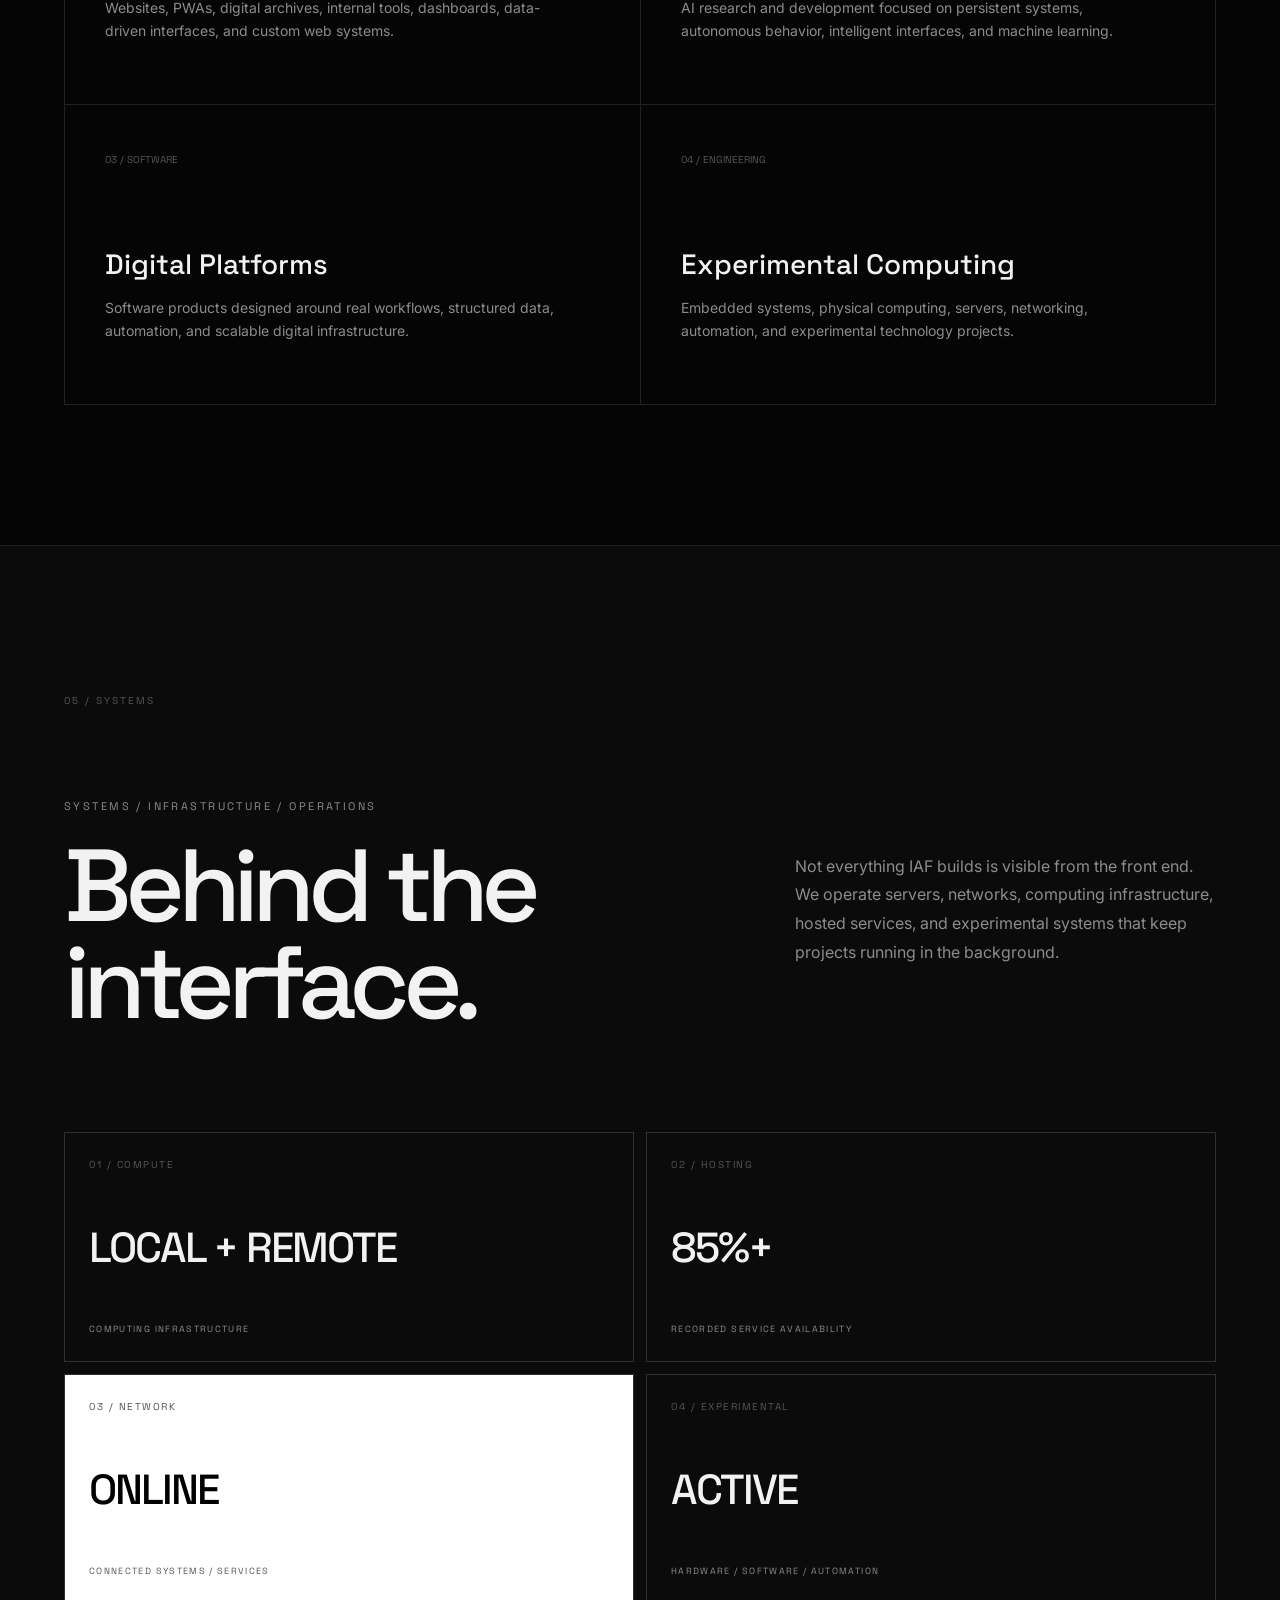
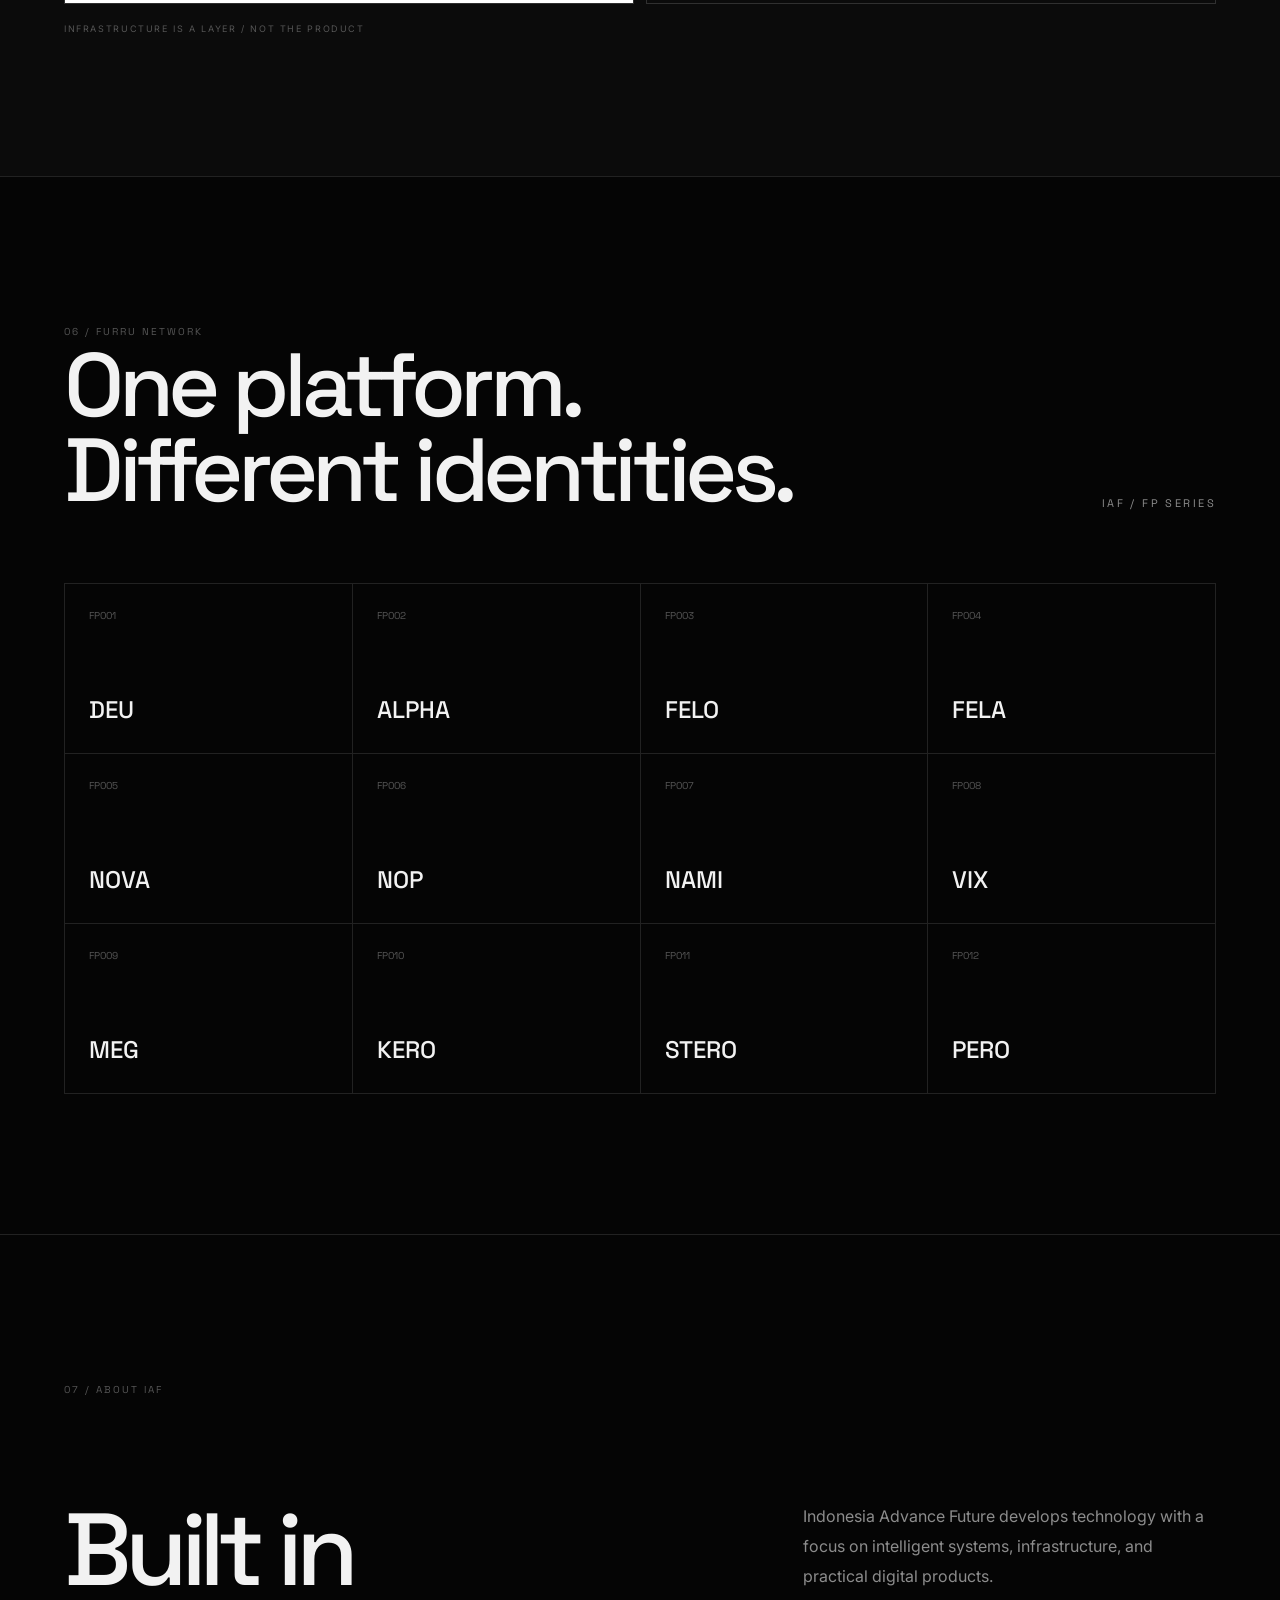
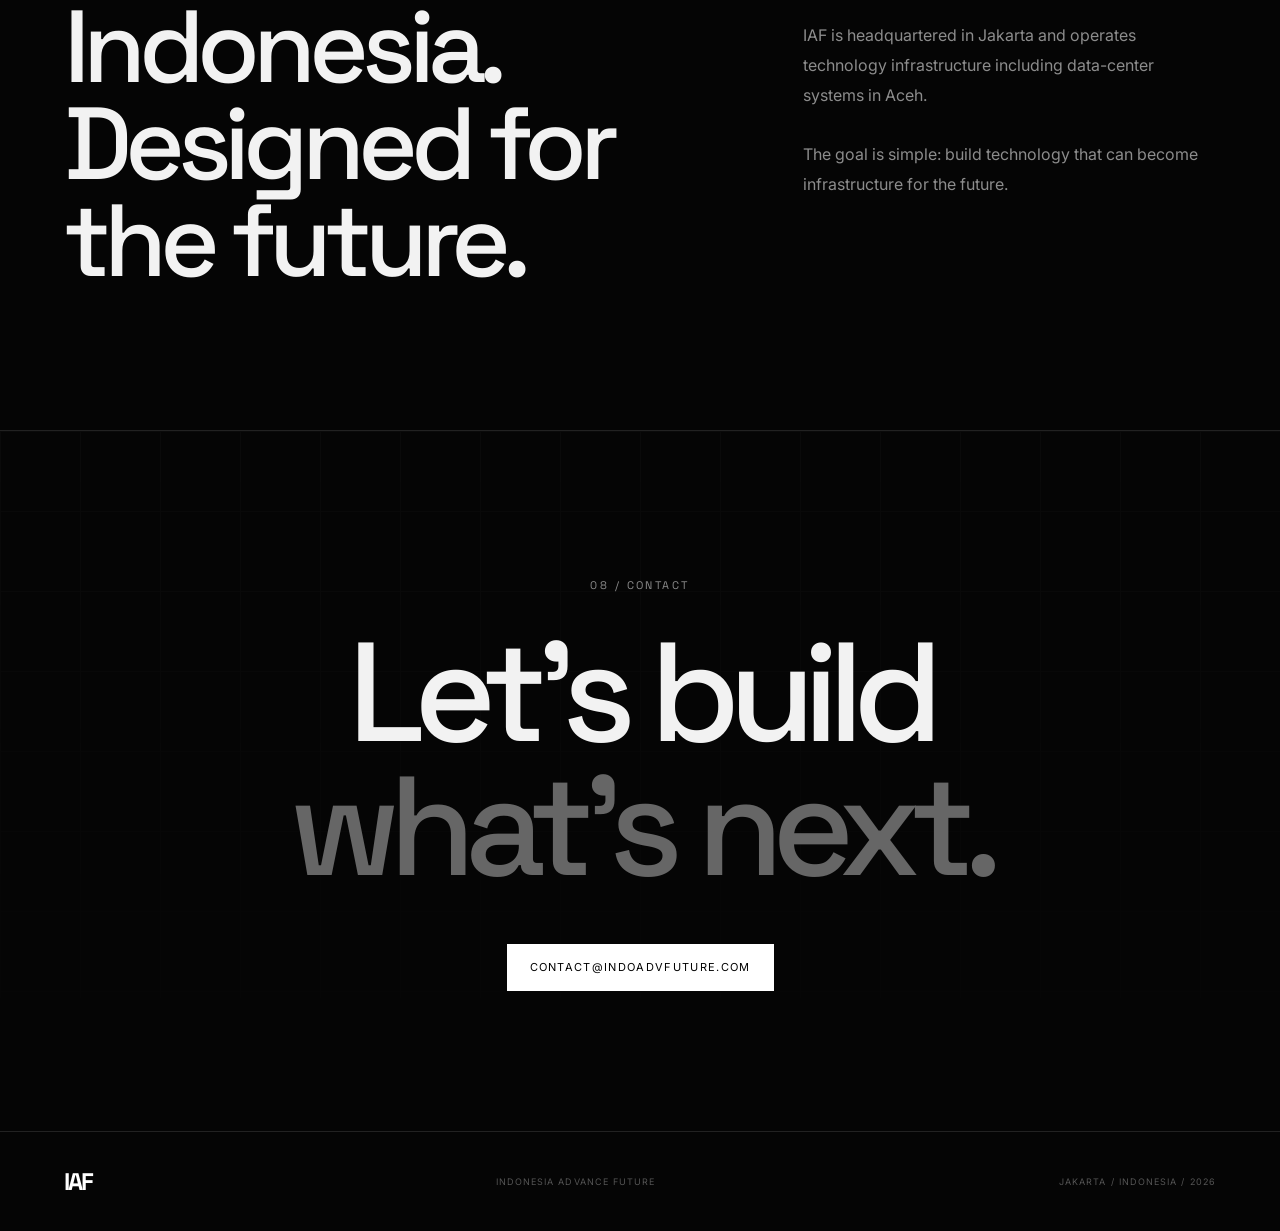
==== commit d1991c35: "edit index" ====
--- a/index.html
+++ b/index.html
@@ -19,7 +19,7 @@
   </a>
   <nav>
     <a href="#about">ABOUT</a>
-    <a href="#furru">FURRU</a>
+    <a href="#projects">projects</a>
     <a href="#technology">TECHNOLOGY</a>
     <a href="#infrastructure">SYSTEMS</a>
   </nav>
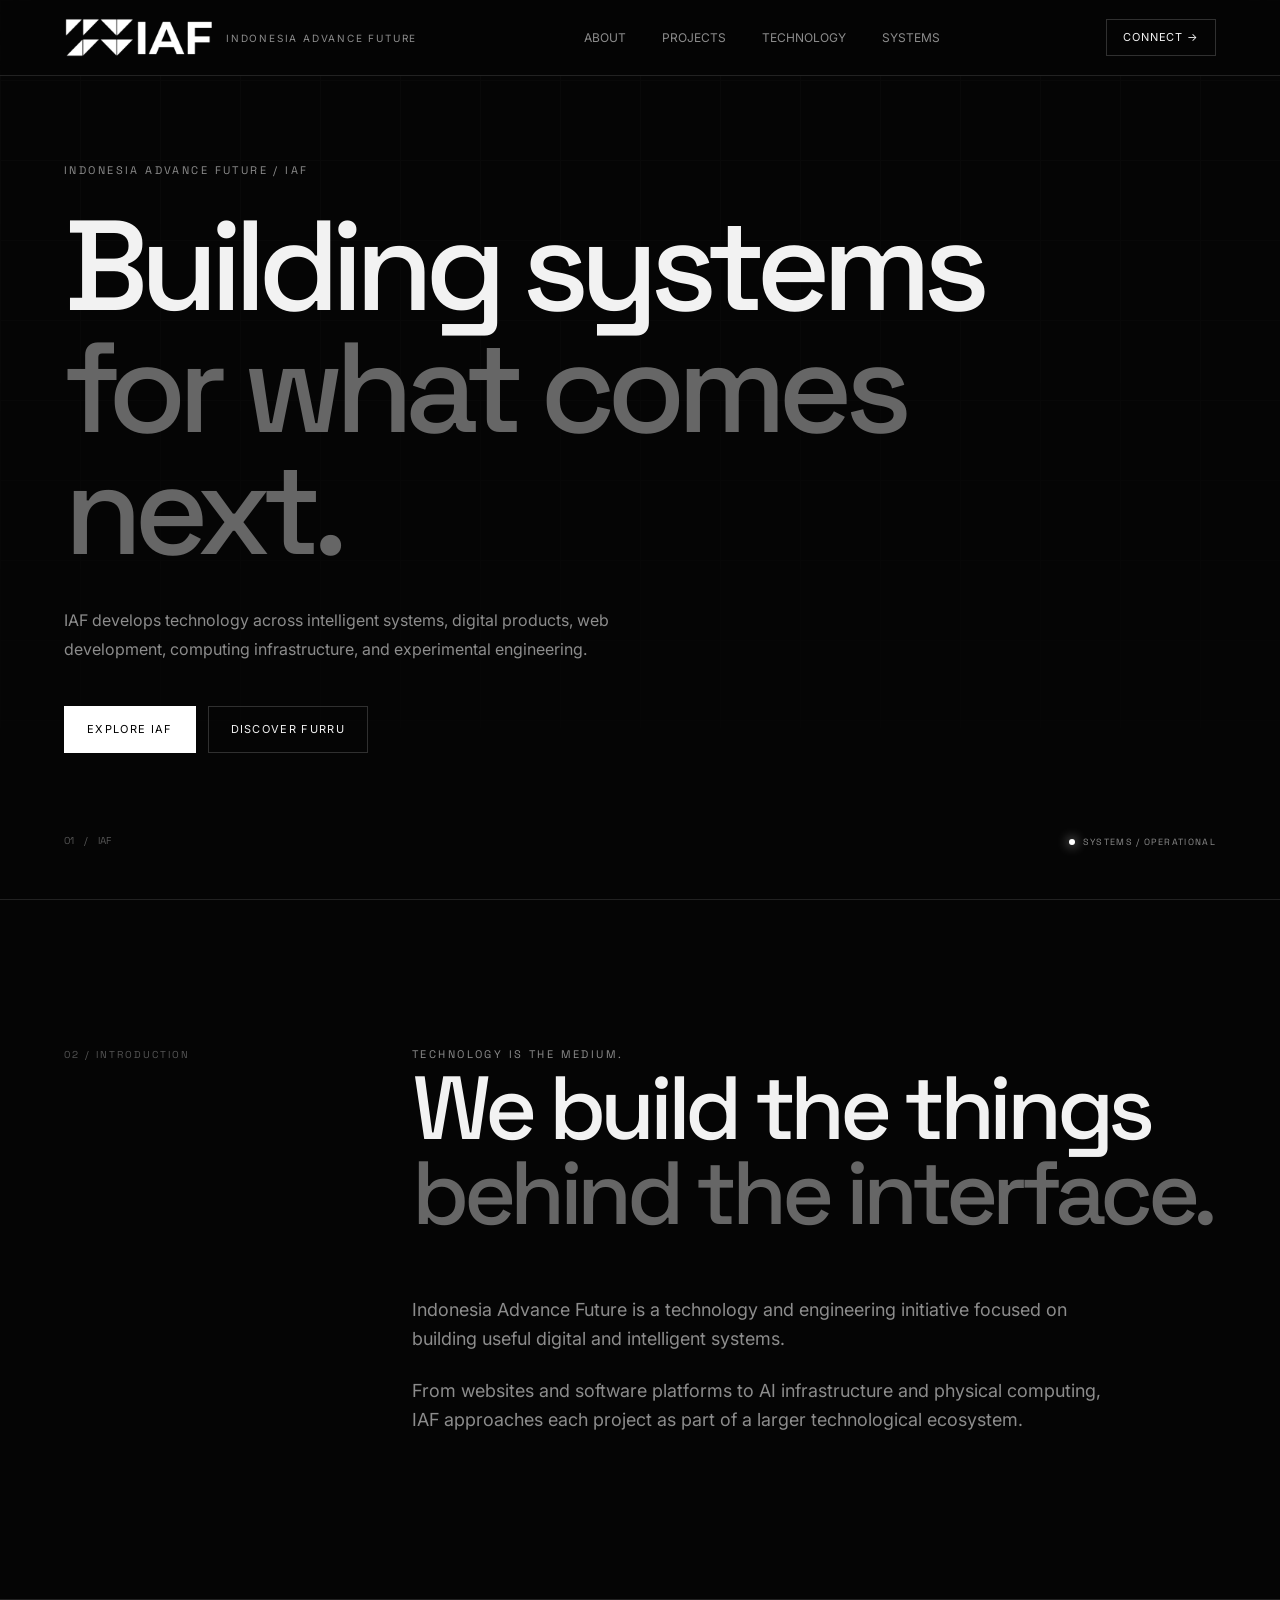
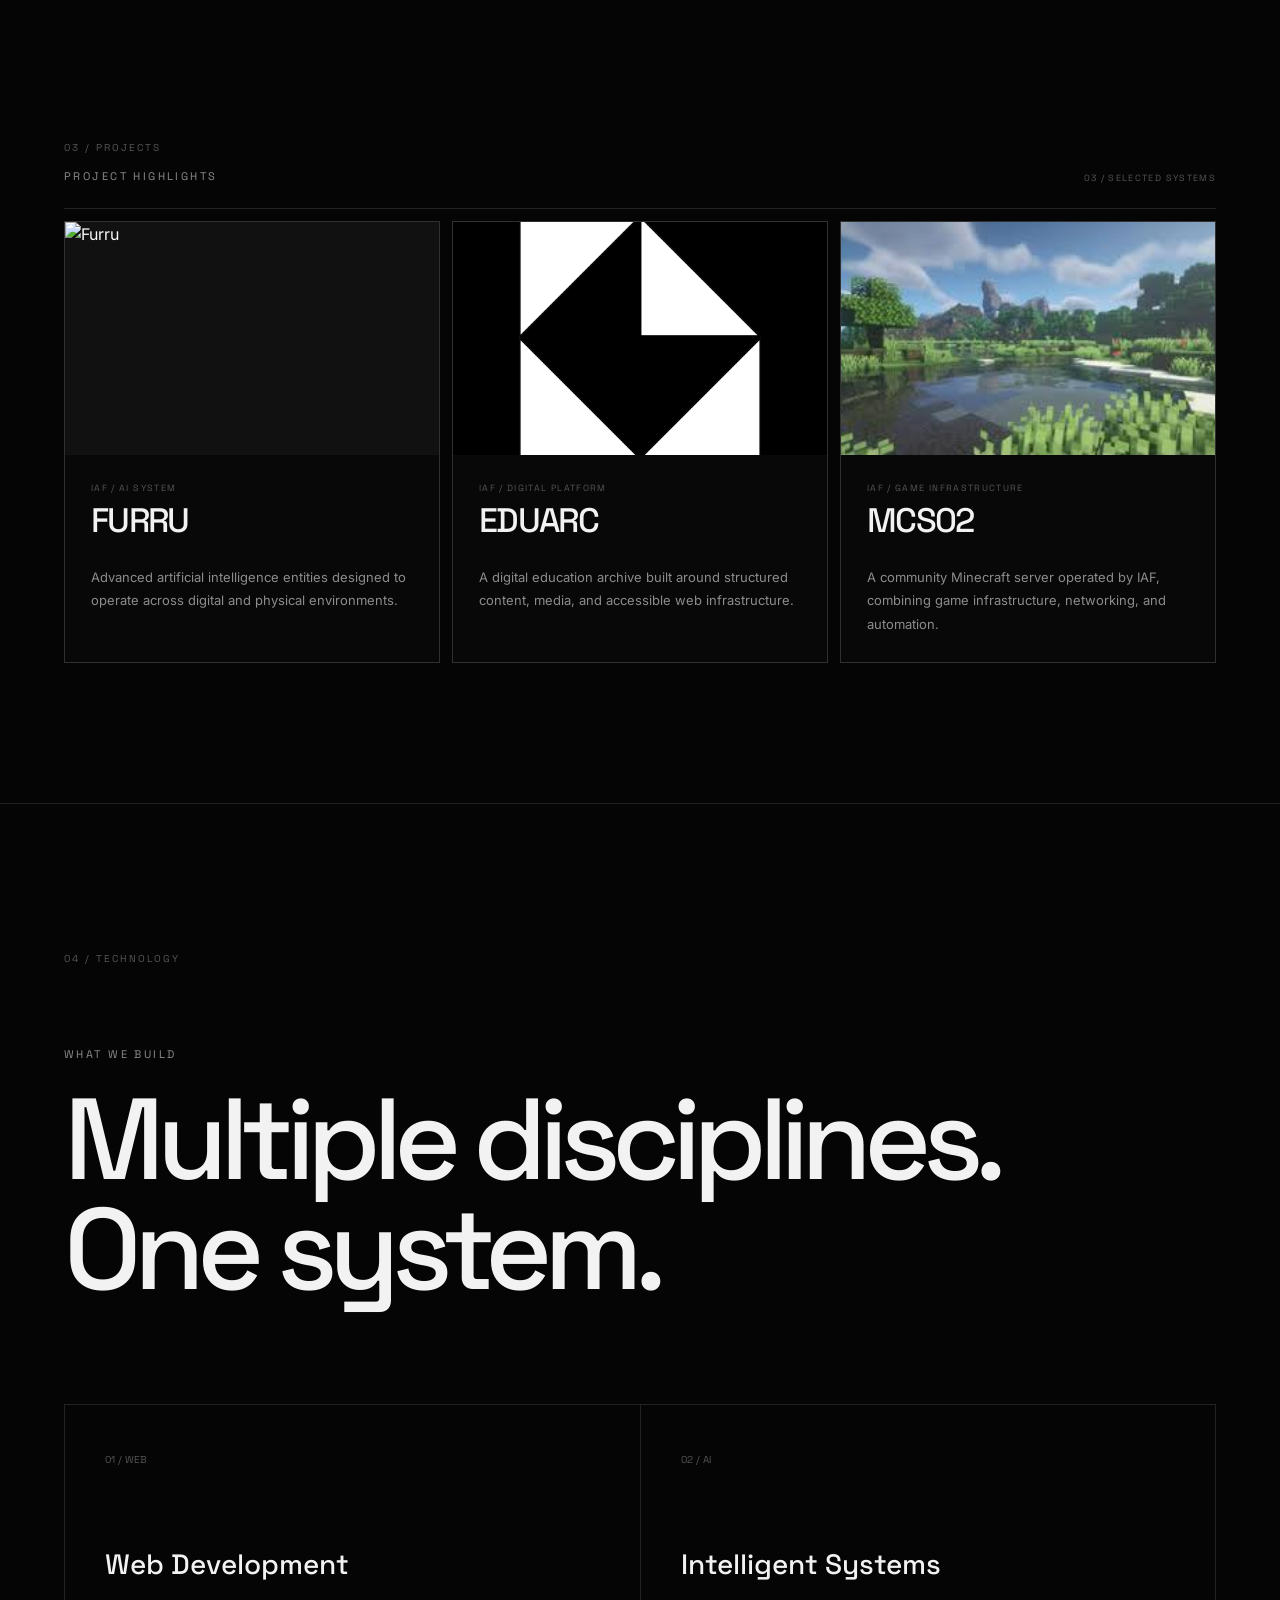
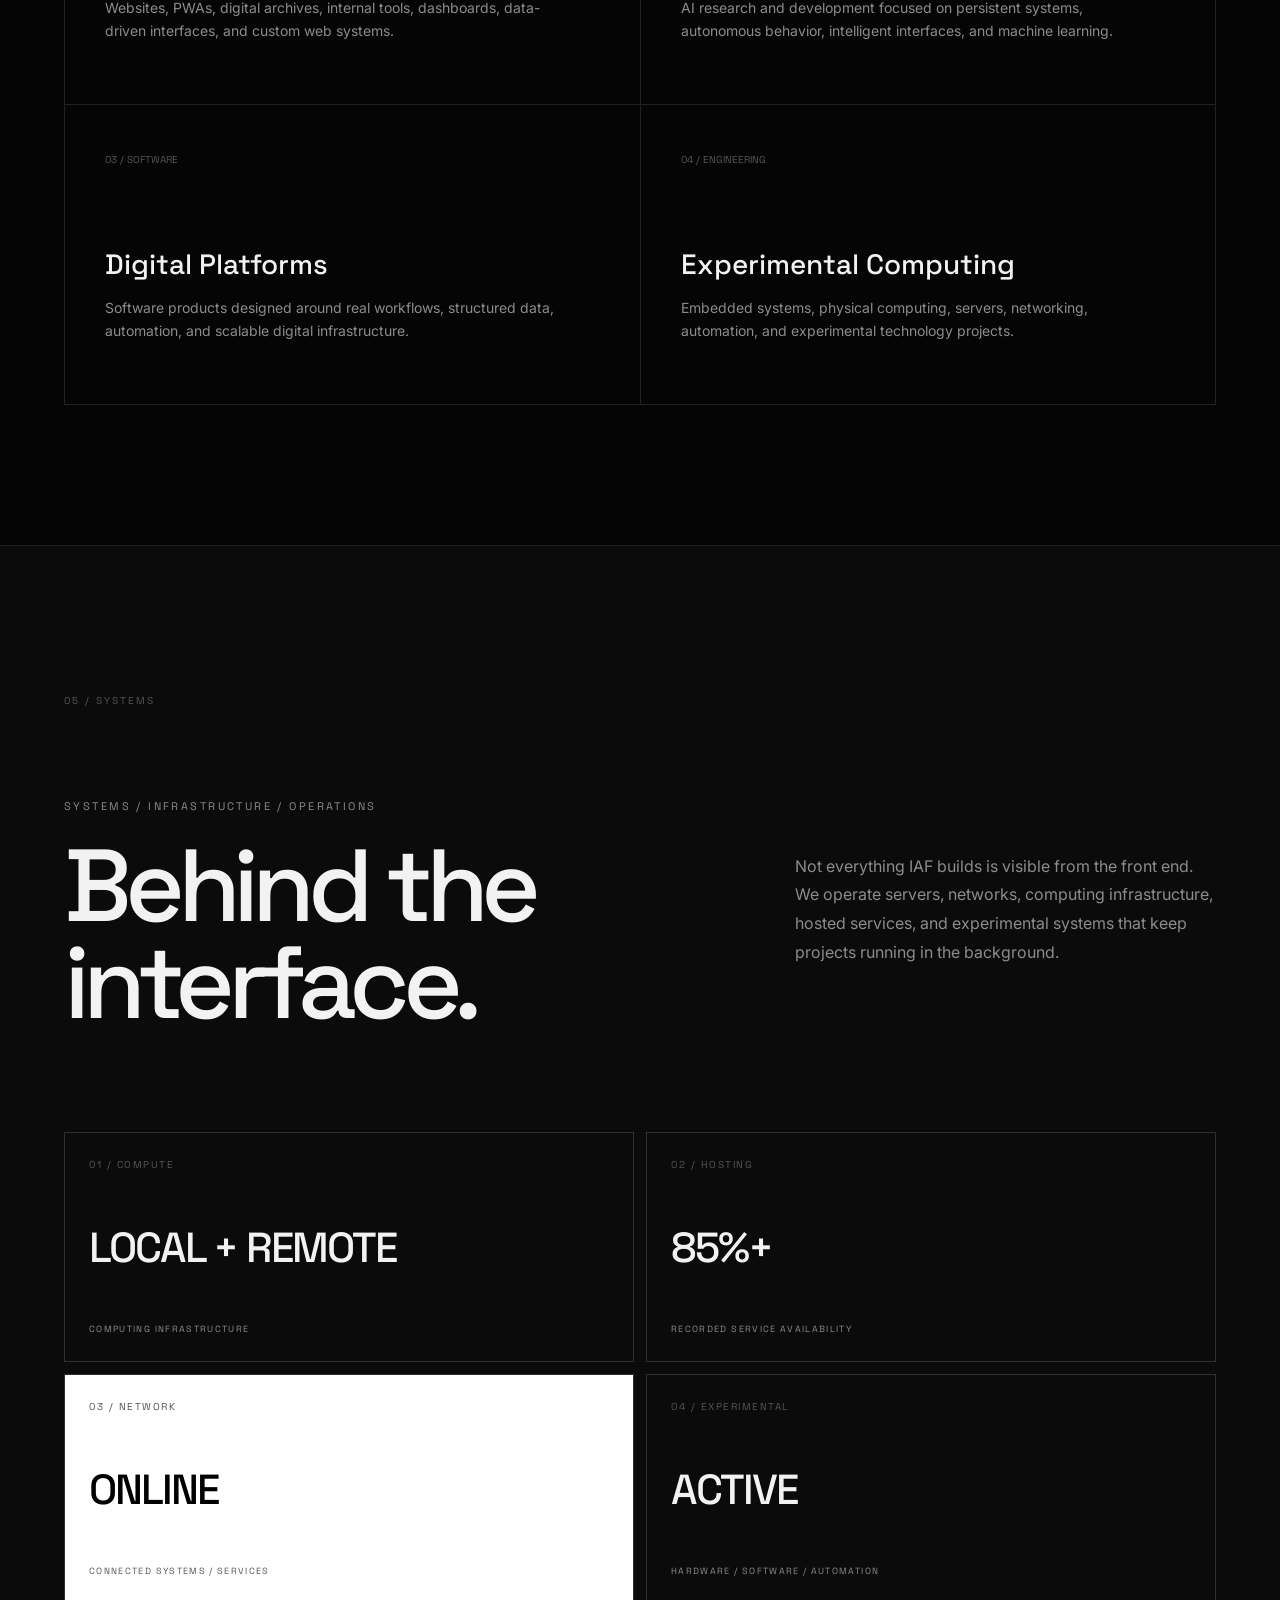
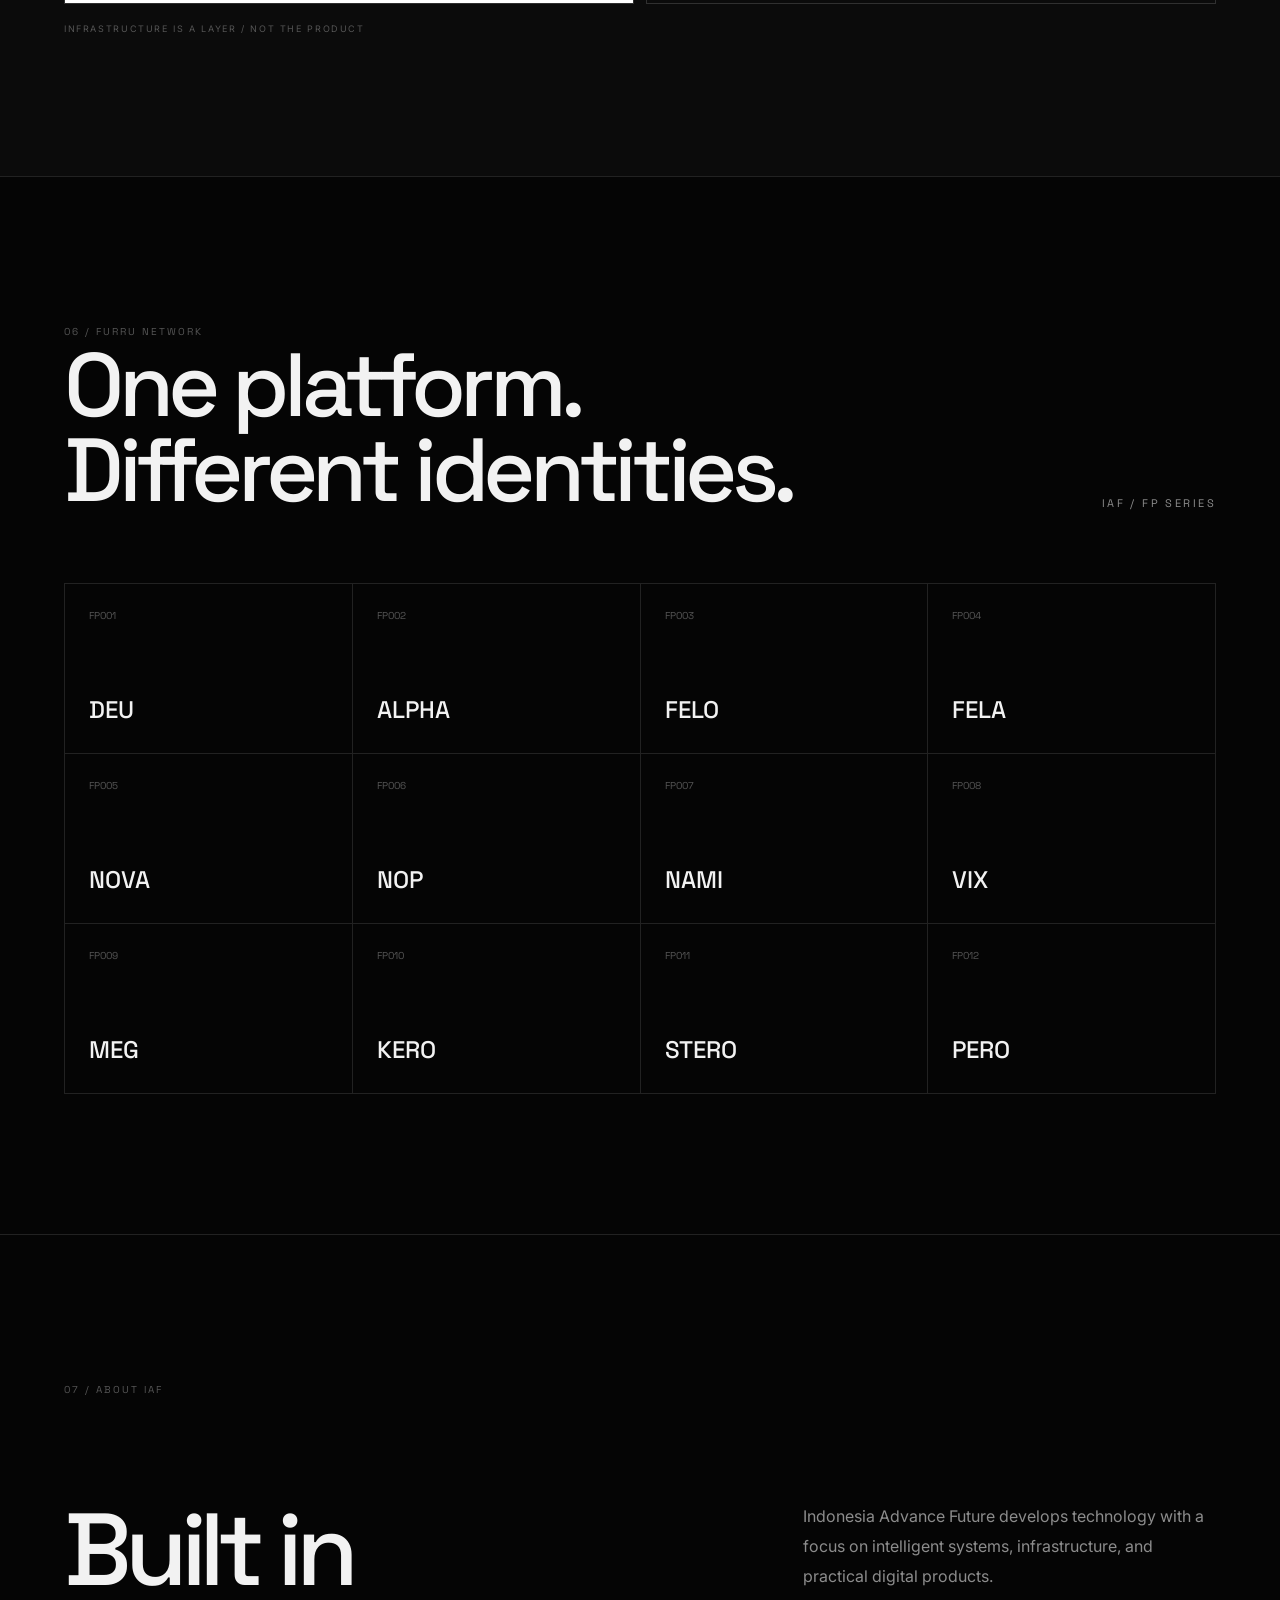
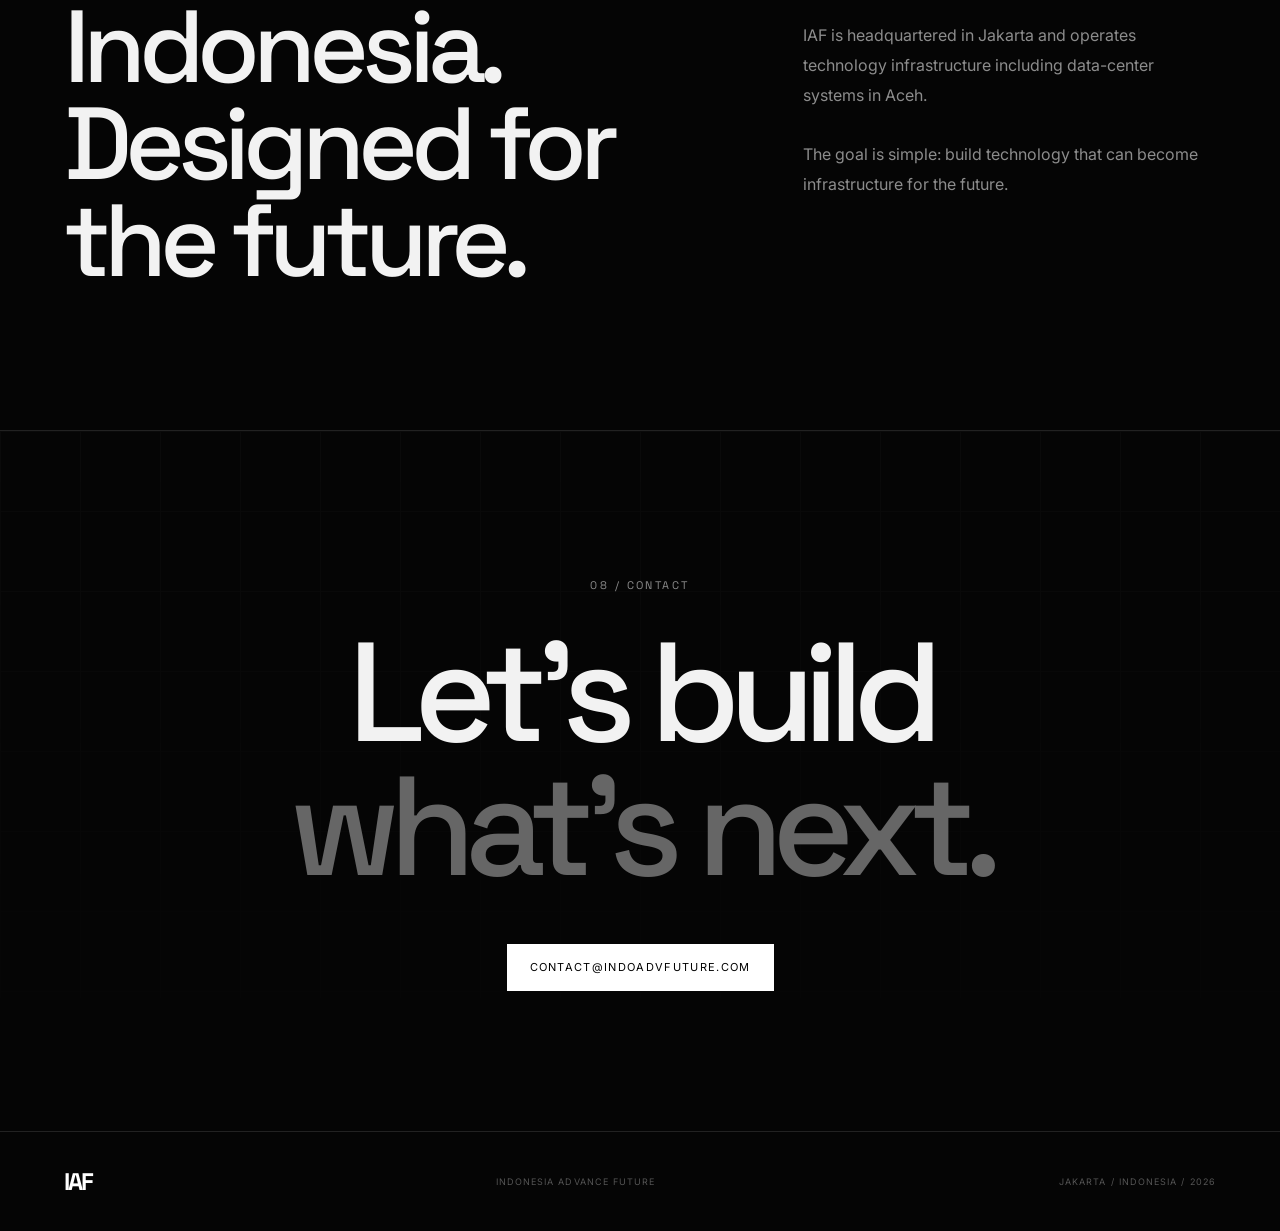
==== commit 94c3a812: "typo" ====
--- a/index.html
+++ b/index.html
@@ -19,7 +19,7 @@
   </a>
   <nav>
     <a href="#about">ABOUT</a>
-    <a href="#projects">projects</a>
+    <a href="#projects">PROJECTS</a>
     <a href="#technology">TECHNOLOGY</a>
     <a href="#infrastructure">SYSTEMS</a>
   </nav>
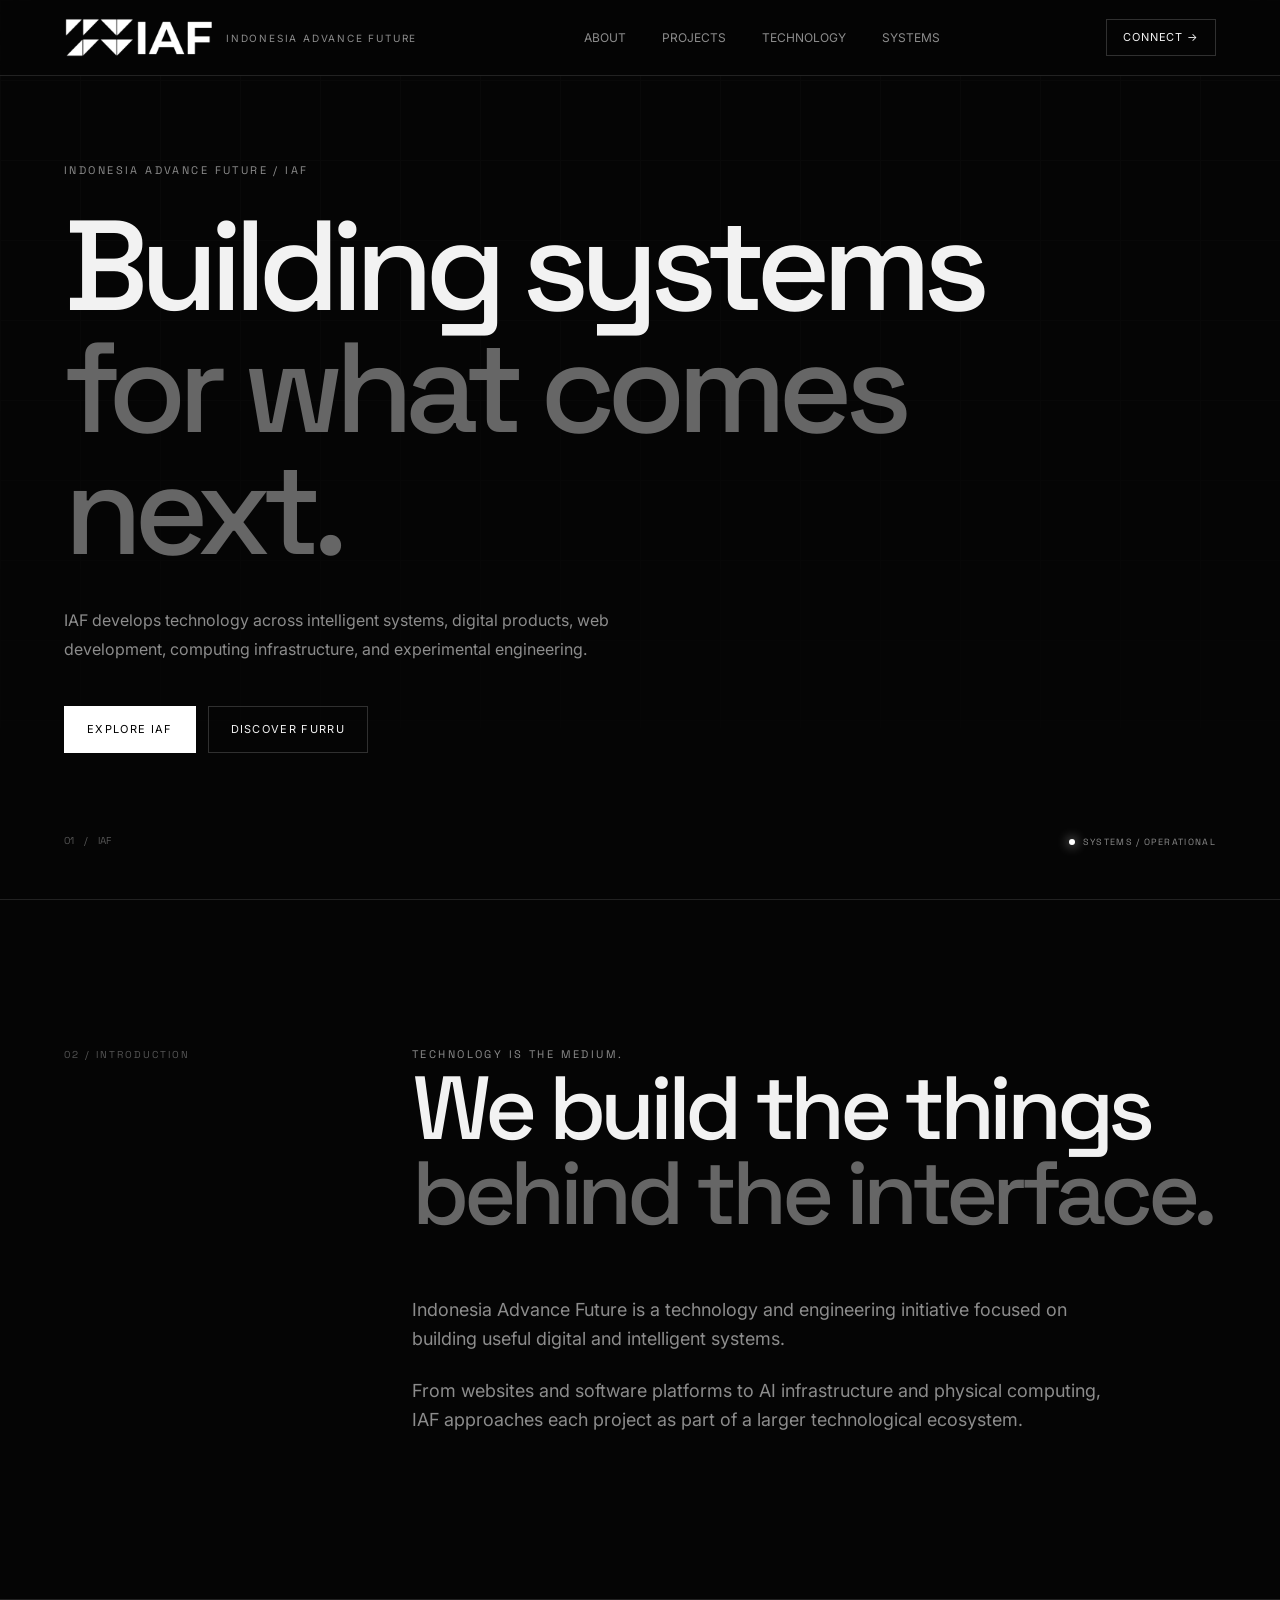
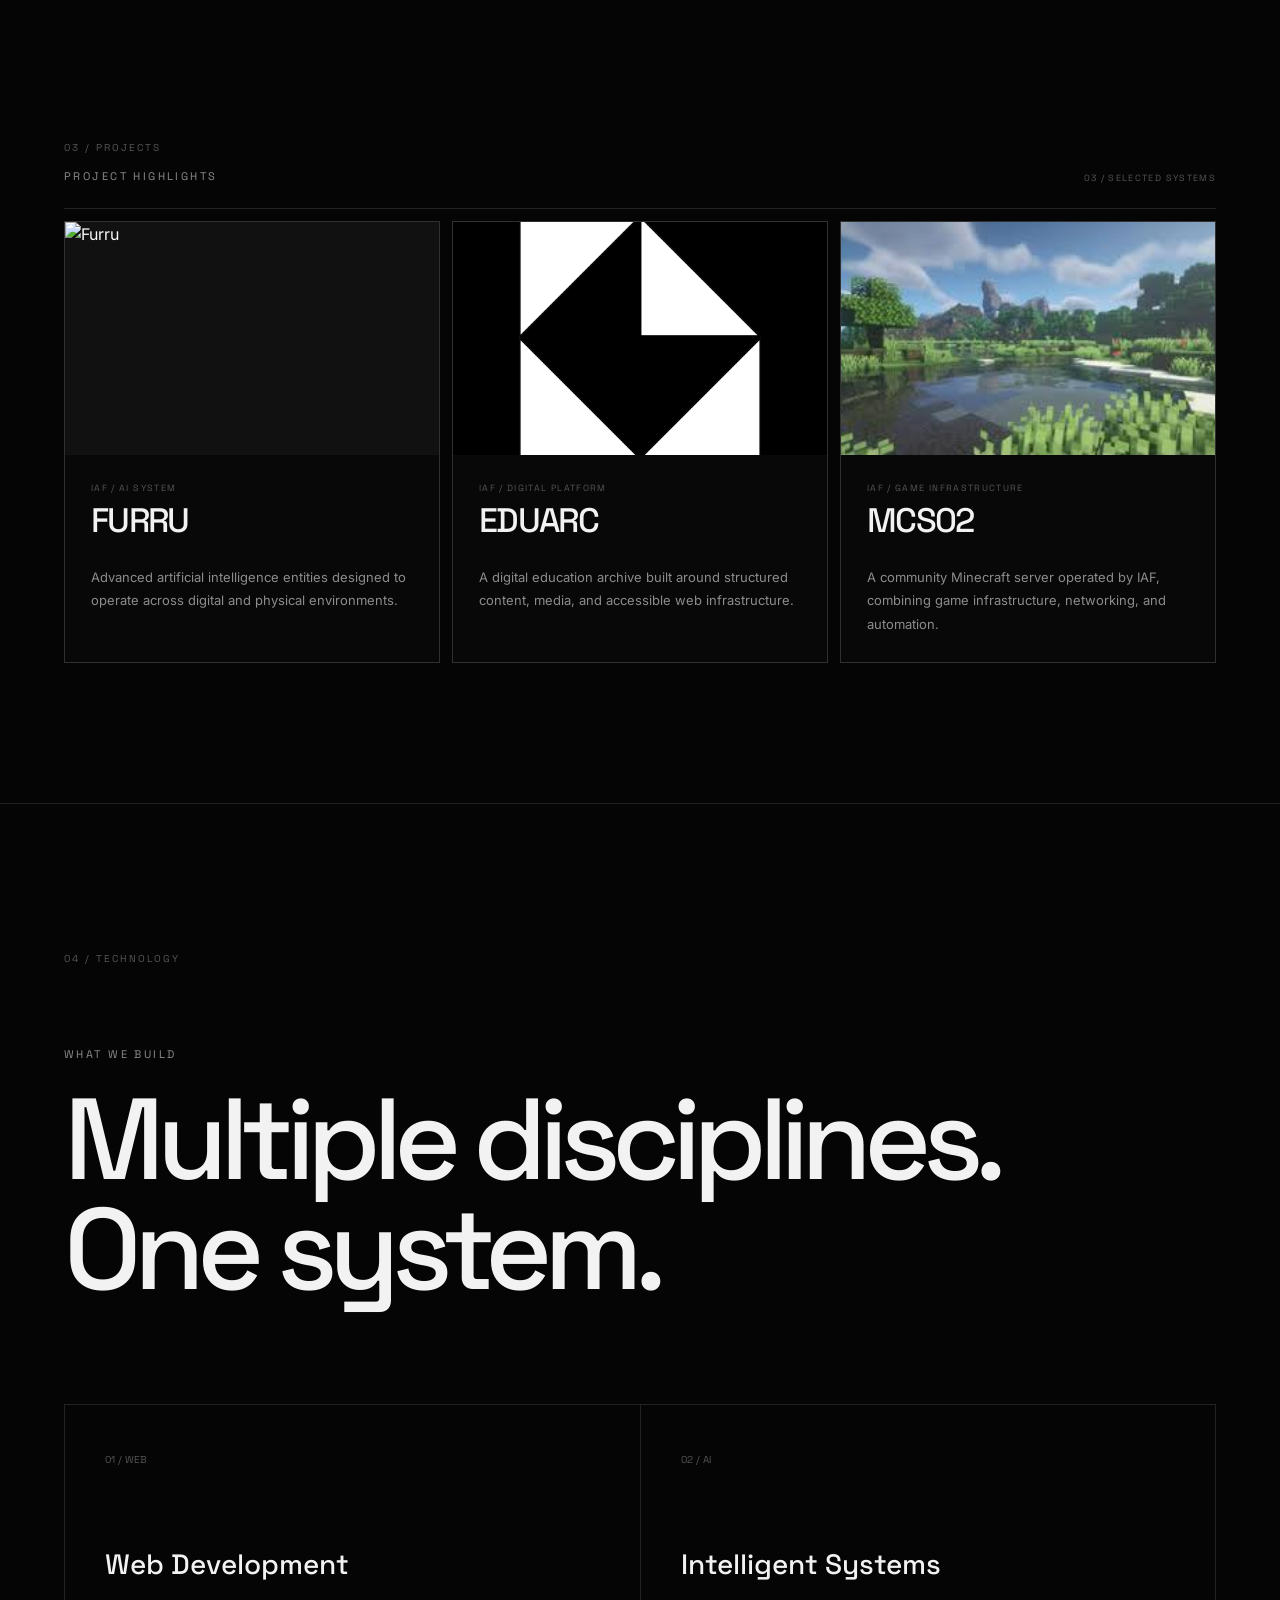
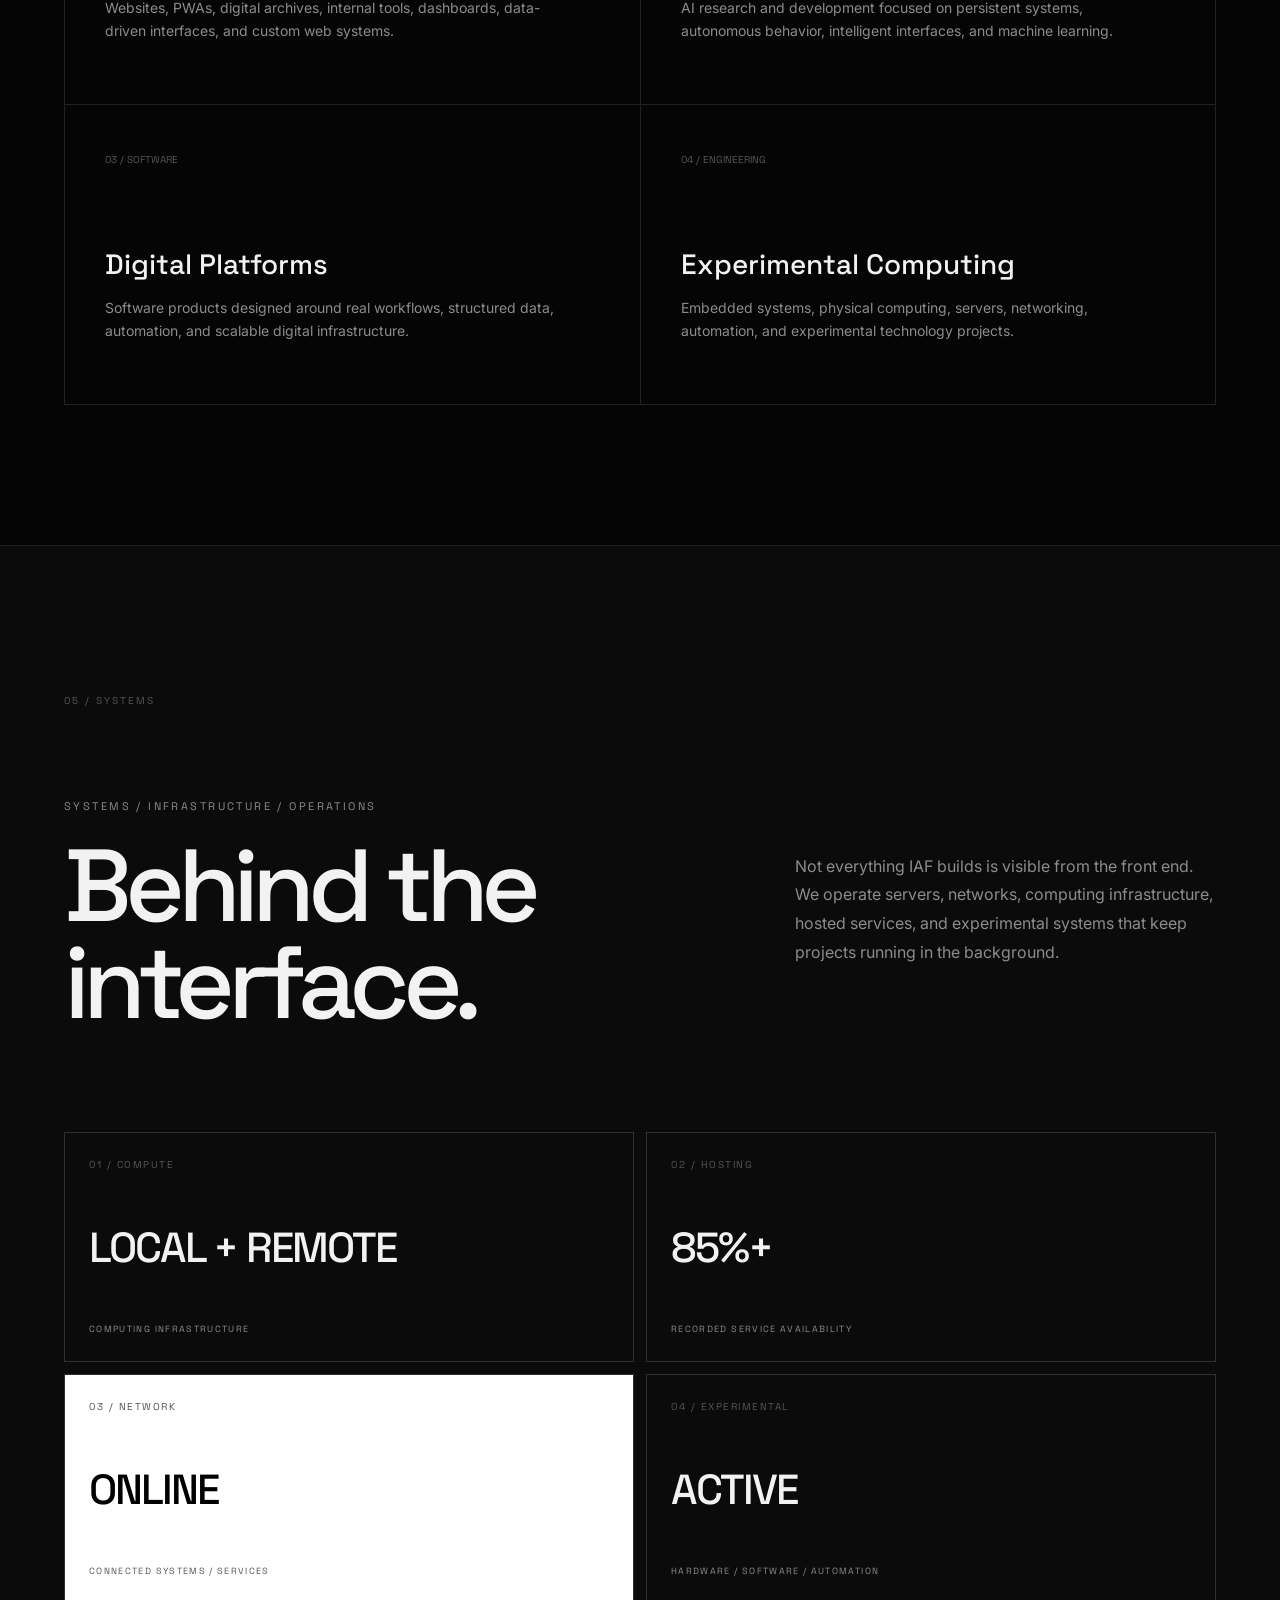
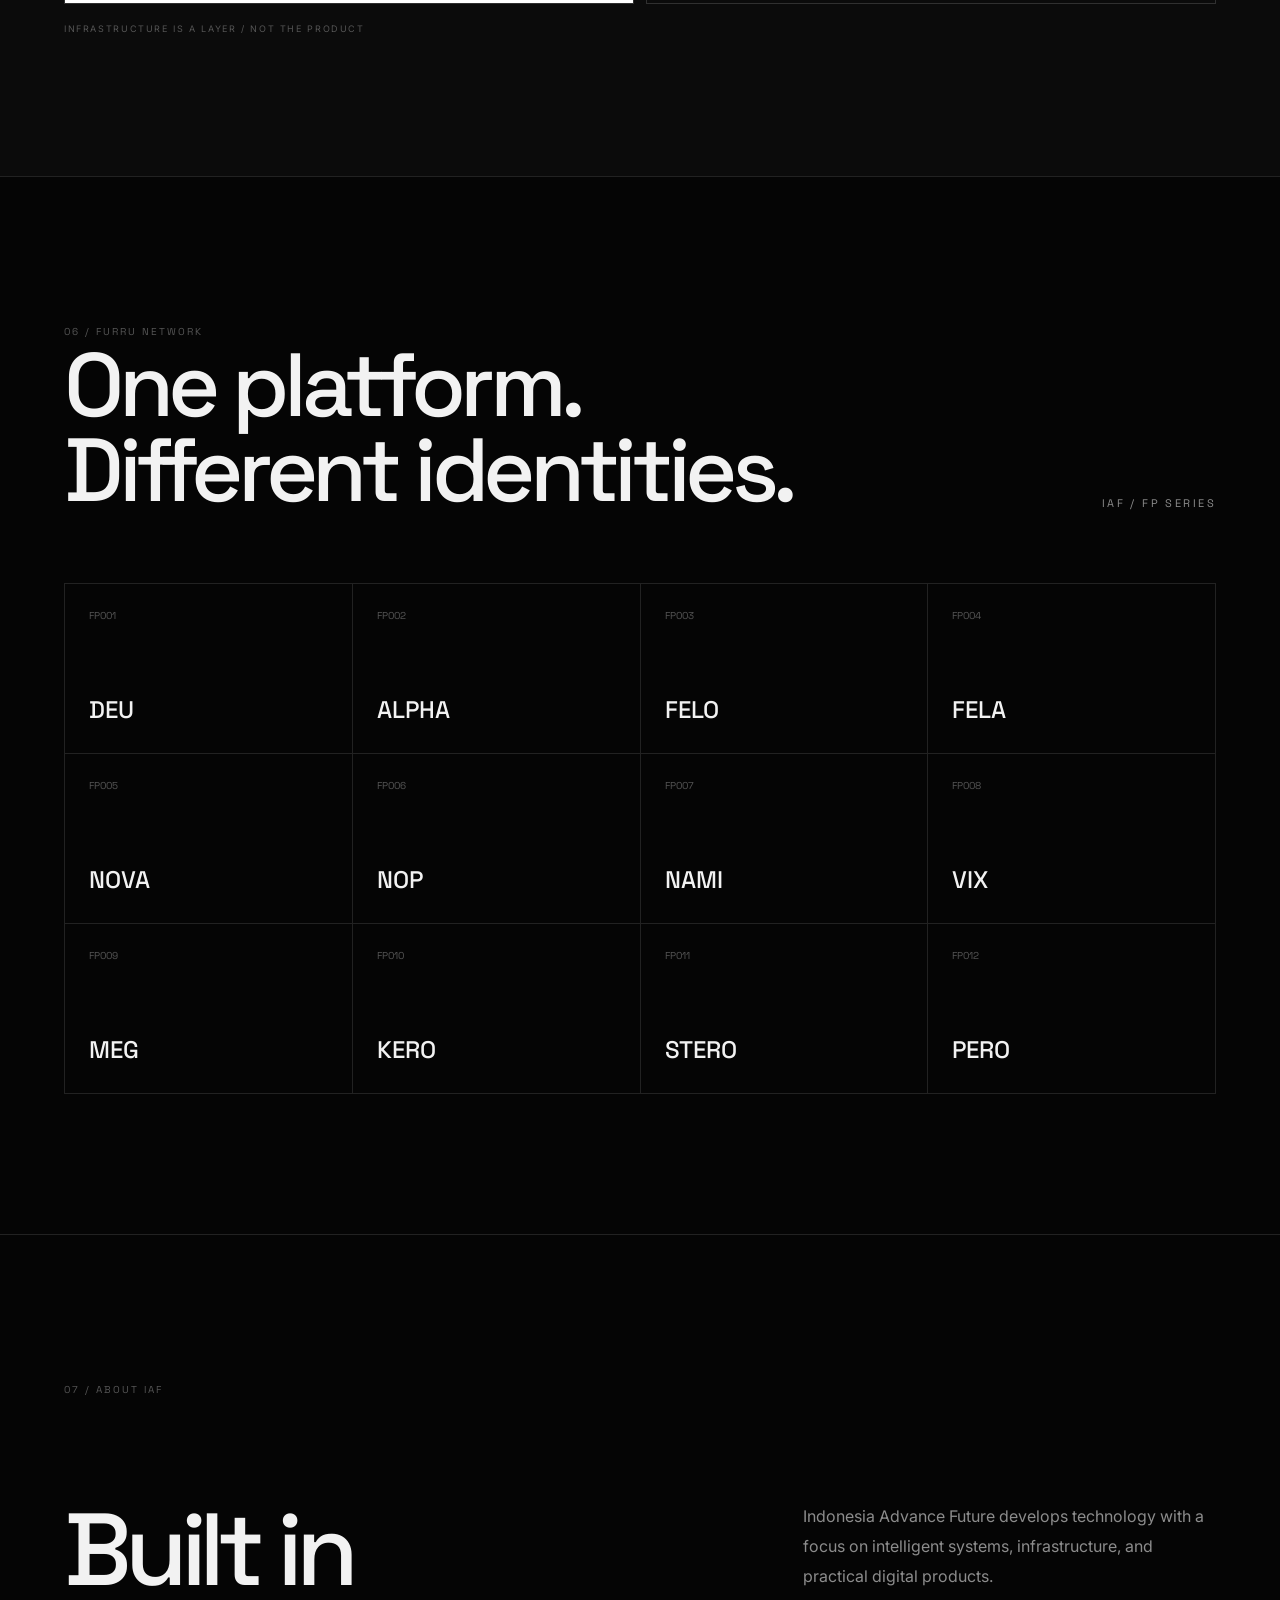
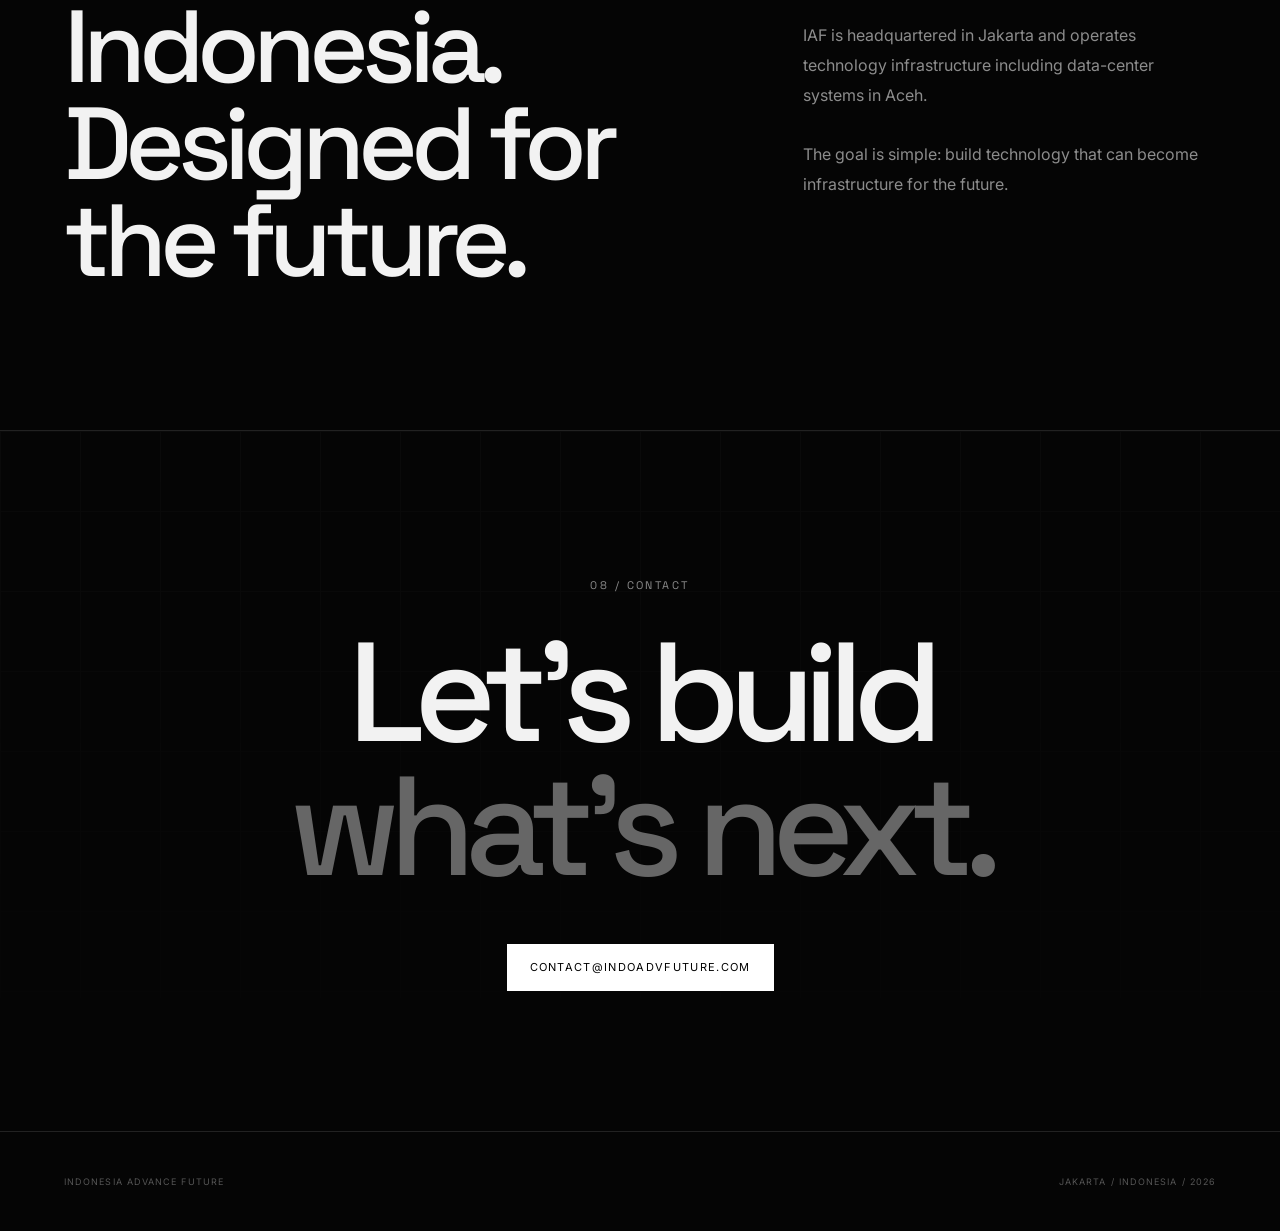
==== commit 6ff9382c: "nexussac" ====
--- a/index.html
+++ b/index.html
@@ -247,7 +247,6 @@
 </main>
 
 <footer>
-  <div class="footer-brand">IAF</div>
   <div class="footer-info">INDONESIA ADVANCE FUTURE</div>
   <div class="footer-location">JAKARTA / INDONESIA / 2026</div>
 </footer>
